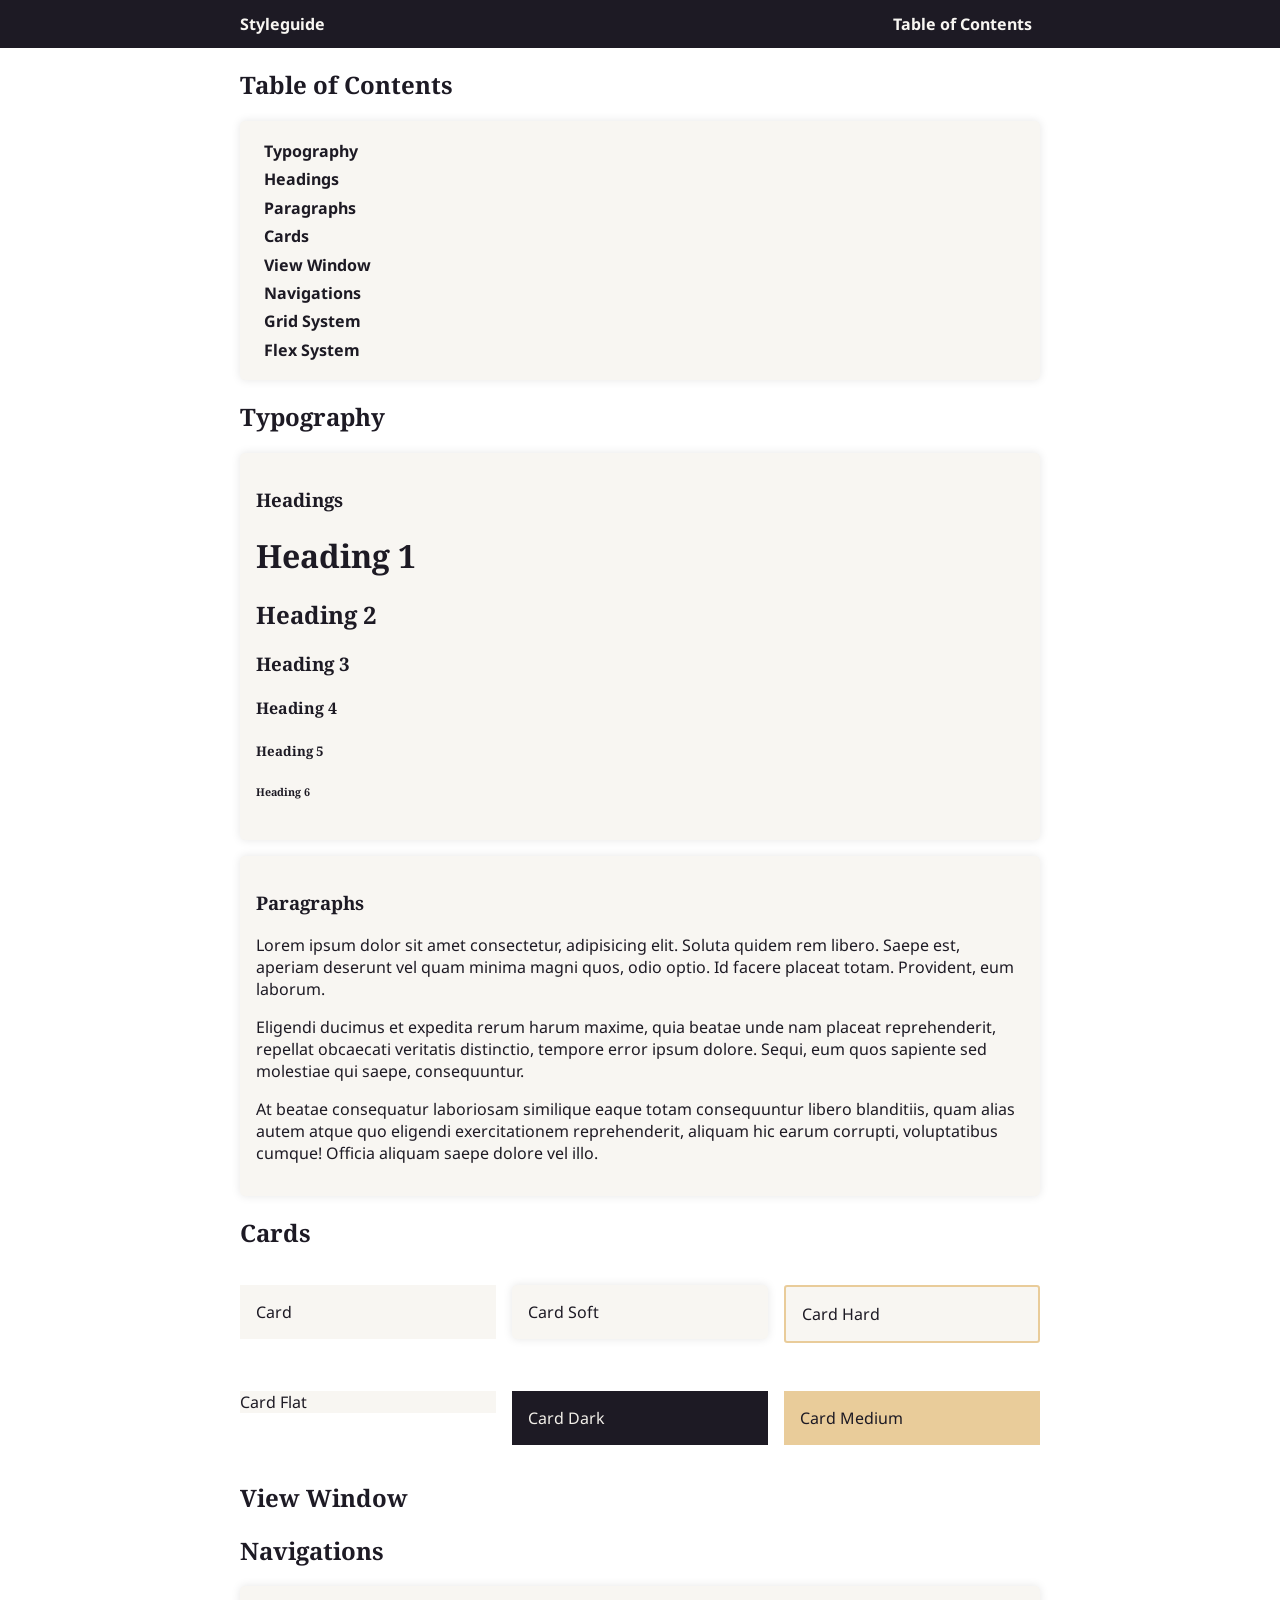
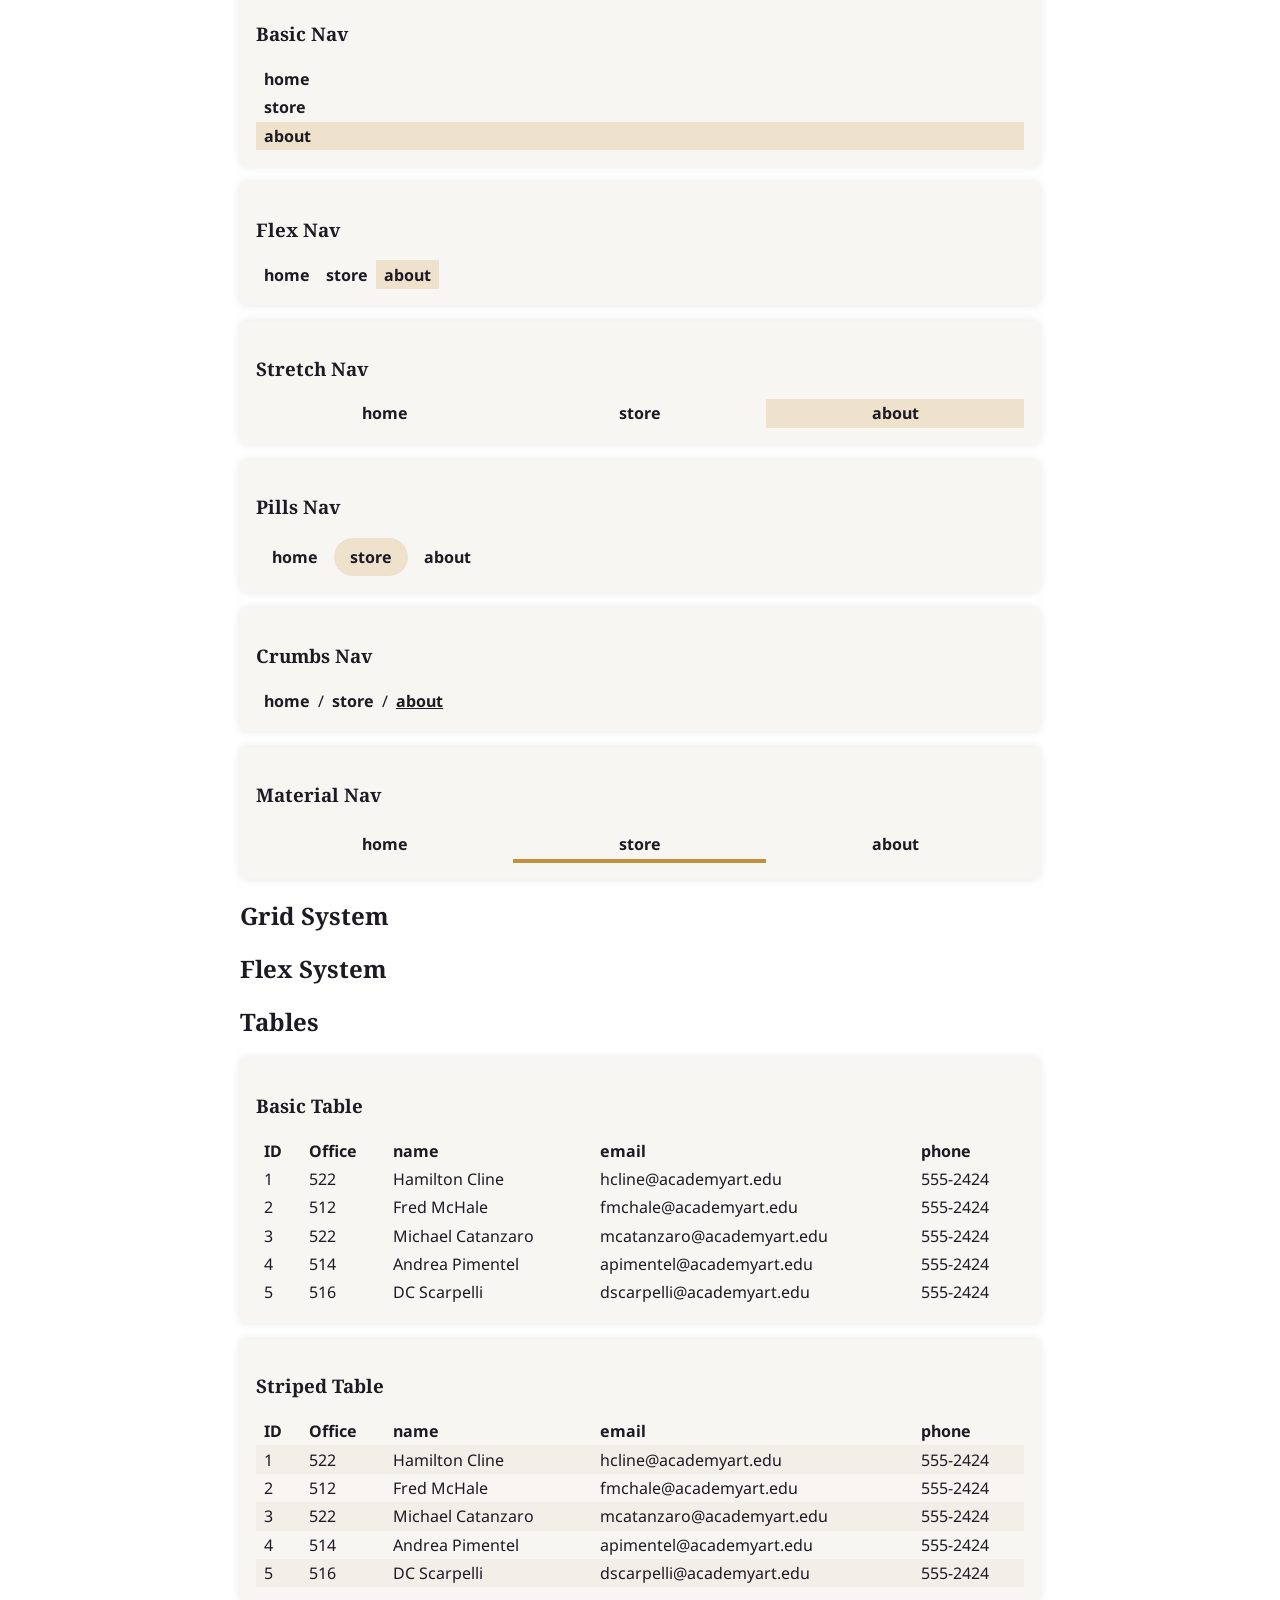
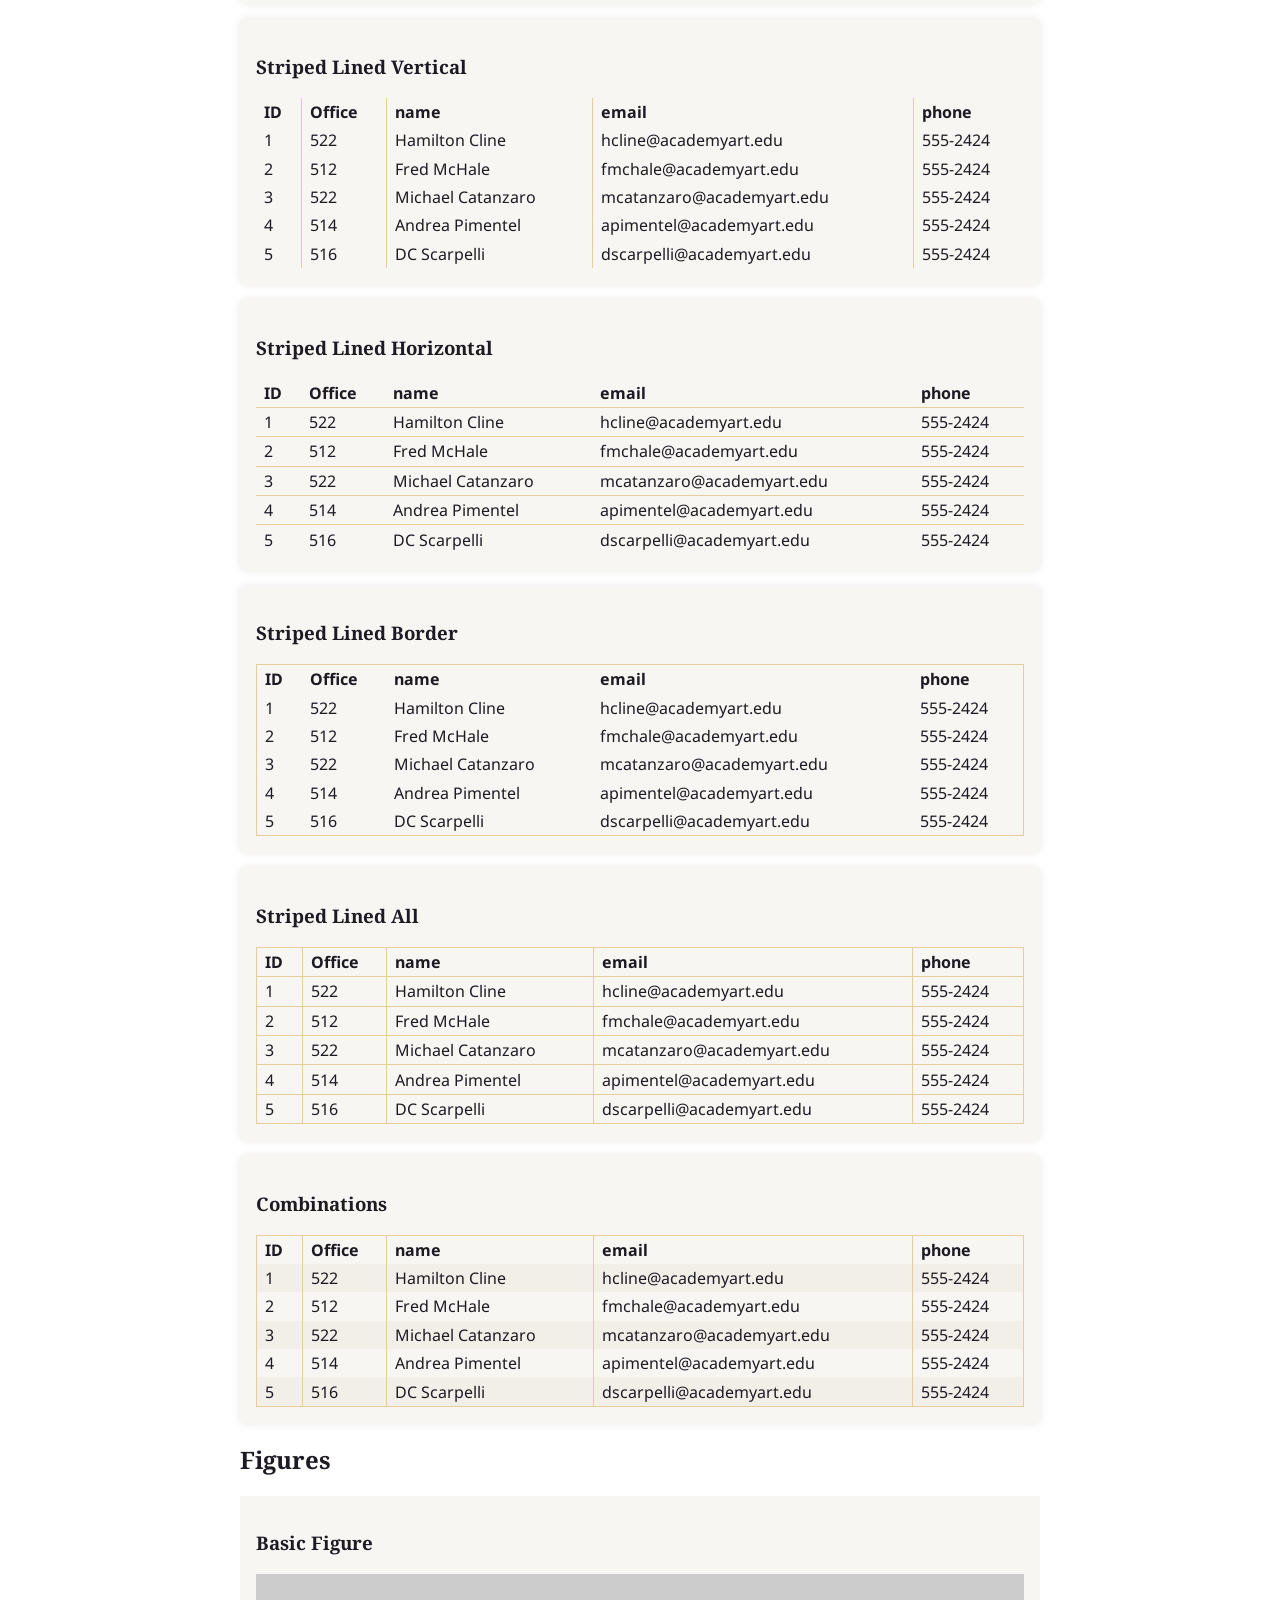
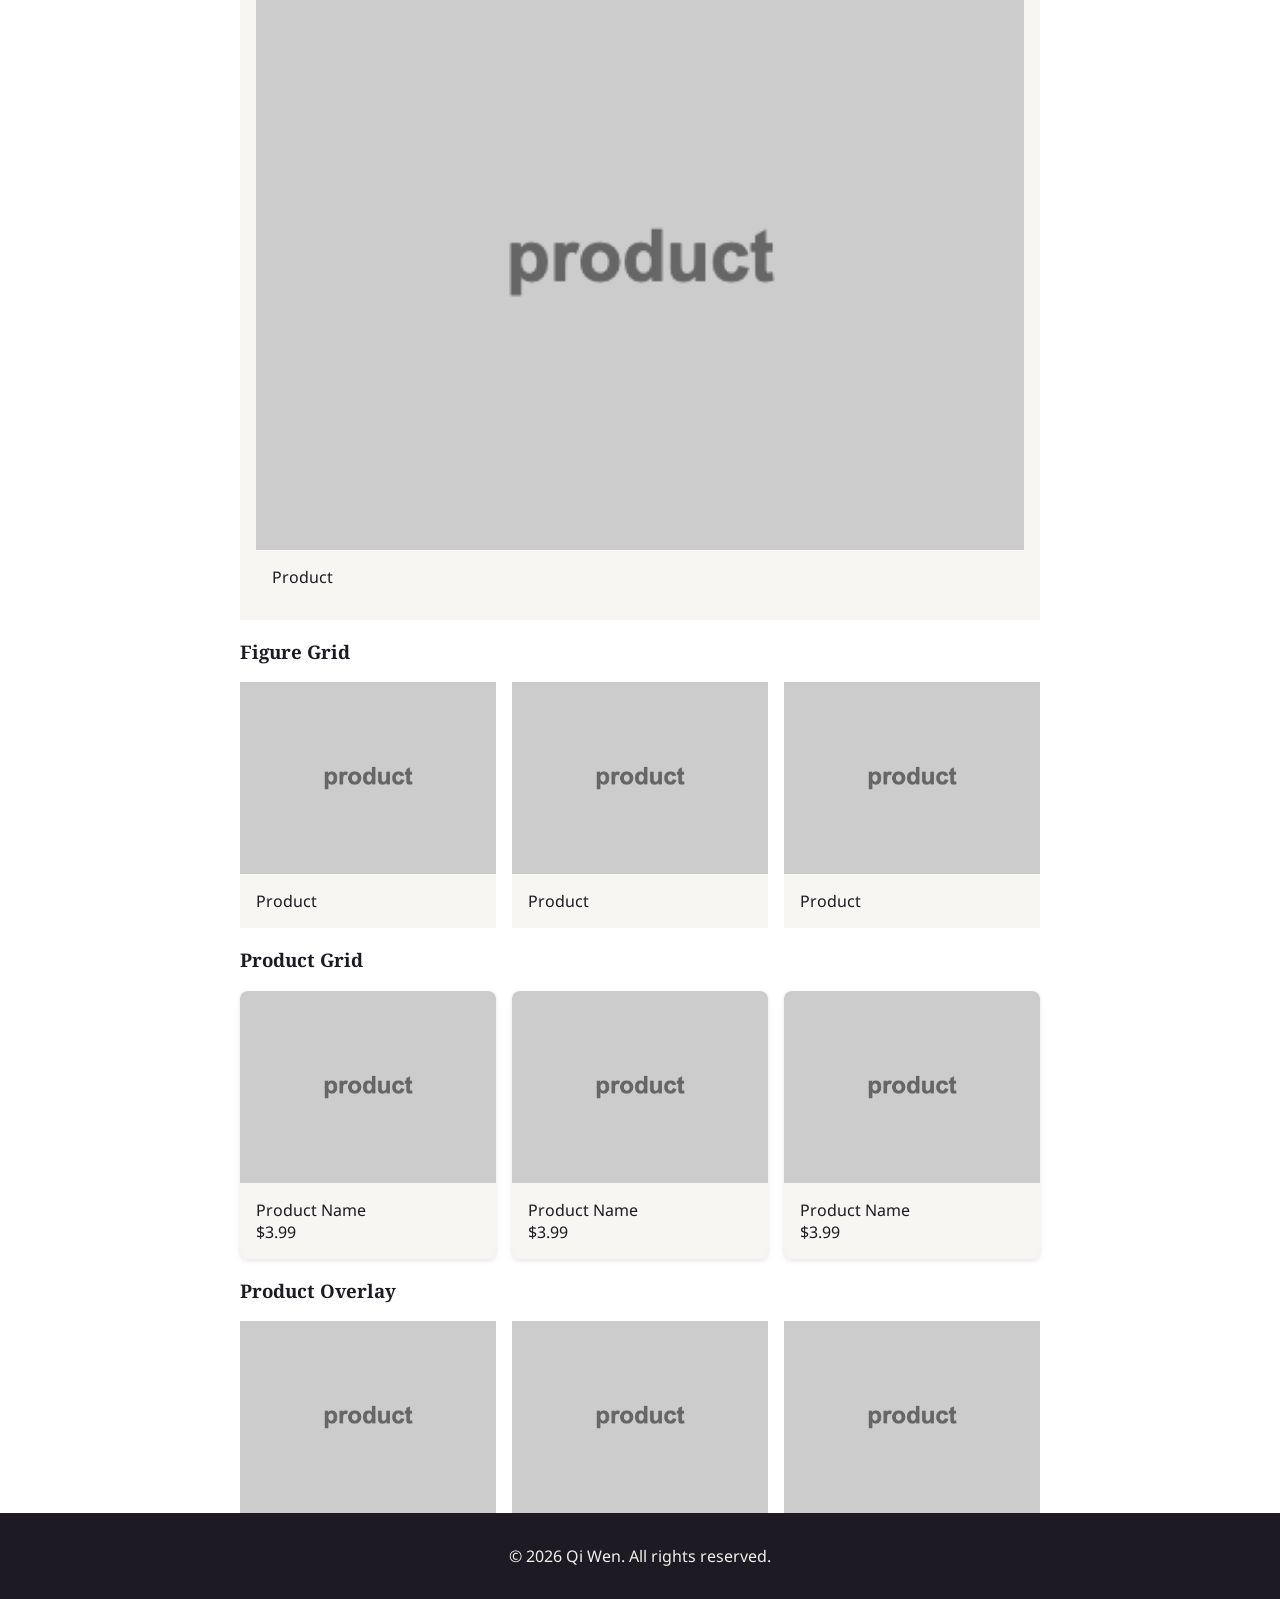
==== wen.qi/styleguide/index.html @ 7402b93d "Add Far & Found style guide and grid system" ====
<!DOCTYPE html>
<html lang="en">
<head>
	<meta charset="UTF-8">
	<meta name="viewport" content="width=device-width, initial-scale=1.0">
	<title>CSS Styleguide</title>

    <link rel="stylesheet" href="https://fonts.googleapis.com/css2?family=Noto+Sans:wght@400;700&family=Noto+Serif:wght@400;700&display=swap">
    <link rel="stylesheet" href="../lib/css/styleguide.css">
    <link rel="stylesheet" href="../css/storetheme.css">

    <script src="https://code.jquery.com/jquery-3.2.1.min.js"></script>
</head>
<body>

    <header class="navbar">
        <div class="container display-flex">
            <div class="flex-none">
    	        <h1>Styleguide</h1>
            </div>

            <div class="flex-stretch"></div>
            <nav class="flex-none nav">
                <ul class="container display-flex">
                    <li><a href="#tableofcontents">Table of Contents</a></li>
                </ul>
            </nav>
        </div>
    </header>

    <div class="container" id="tableofcontents">
        <h2>Table of Contents</h2>
        <div class="card soft">
            <nav class="nav">
                <ul>
                    <li><a href="#typography">Typography</a></li>
                    <ul>
                        <li><a href="#headings">Headings</a></li>
                        <li><a href="#paragraphs">Paragraphs</a></li>
                    </ul>
                    <li><a href="#cards">Cards</a></li>
                    <li><a href="#viewwindow">View Window</a></li>
                    <li><a href="#navigations">Navigations</a></li>
                    <li><a href="#gridsystem">Grid System</a></li>
                    <li><a href="#flexsystem">Flex System</a></li>
                </ul>
            </nav>
        </div>
    </div>

    <div class="container" id="typography">
        <h2>Typography</h2>

    	<div class="card soft" id="headings">
            <h3>Headings</h3>
            <h1>Heading 1</h1>
            <h2>Heading 2</h2>
            <h3>Heading 3</h3>
            <h4>Heading 4</h4>
            <h5>Heading 5</h5>
            <h6>Heading 6</h6>
        </div>

        <div class="card soft" id="paragraphs">
            <h3>Paragraphs</h3>
            <p>Lorem ipsum dolor sit amet consectetur, adipisicing elit. Soluta quidem rem libero. Saepe est, aperiam deserunt vel quam minima magni quos, odio optio. Id facere placeat totam. Provident, eum laborum.</p>
            <p>Eligendi ducimus et expedita rerum harum maxime, quia beatae unde nam placeat reprehenderit, repellat obcaecati veritatis distinctio, tempore error ipsum dolore. Sequi, eum quos sapiente sed molestiae qui saepe, consequuntur.</p>
            <p>At beatae consequatur laboriosam similique eaque totam consequuntur libero blanditiis, quam alias autem atque quo eligendi exercitationem reprehenderit, aliquam hic earum corrupti, voluptatibus cumque! Officia aliquam saepe dolore vel illo.</p>
        </div>
    </div>

    <div class="container" id="cards">
        <h2>Cards</h2>

        <div class="grid gap">
            <div class="col-4">
                <div class="card">Card</div>
            </div>

            <div class="col-4">
                <div class="card soft">Card Soft</div>
            </div>

            <div class="col-4">
                <div class="card hard">Card Hard</div>
            </div>

            <div class="col-4">
                <div class="card flat">Card Flat</div>
            </div>

            <div class="col-4">
                <div class="card dark">Card Dark</div>
            </div>

            <div class="col-4">
                <div class="card medium">Card Medium</div>
            </div>
        </div>
    </div>

    <div class="container" id="viewwindow">
        <h2>View Window</h2>
    </div>

    <div class="container" id="navigations">
        <h2>Navigations</h2>

        <script>
			const makeNav = (classes='') => {
				const links = ['home', 'store', 'about'];
				let ran = Math.floor(Math.random()*links.length);
				document.write(`
				<div>
					<nav class="${classes}">
						<ul>
						${links.reduce((r,o,i)=>{
							return r+`<li class="${ran==i?'active':''}"><a href="#">${o}</a></li>`;
						},'')}
						</ul>
					</nav>
				</div>
				`);
			};
        </script>

        <div class="card soft">
            <h3>Basic Nav</h3>

            <script>makeNav('nav')</script>
        </div>

        <div class="card soft">
            <h3>Flex Nav</h3>

            <script>makeNav('nav nav-flex')</script>
        </div>

        <div class="card soft">
            <h3>Stretch Nav</h3>

            <script>makeNav('nav nav-stretch')</script>
        </div>

        <div class="card soft">
            <h3>Pills Nav</h3>

            <script>makeNav('nav nav-pills')</script>
        </div>

        <div class="card soft">
            <h3>Crumbs Nav</h3>

            <script>makeNav('nav nav-crumbs')</script>
        </div>

        <div class="card soft">
            <h3>Material Nav</h3>

            <script>makeNav('nav nav-material')</script>
        </div>
    </div>

    <script>
        $("#navigations .nav a").on("click",function(e){
            e.preventDefault();
            $(this).closest("li").addClass("active")
                .siblings().removeClass("active")
        })
    </script>

    <div class="container" id="gridsystem">
        <h2>Grid System</h2>
    </div>

    <div class="container" id="flexsystem">
        <h2>Flex System</h2>
    </div>

	<script>
	const makeTable = (classes='') => {
		const head = ['ID','Office','name','email','phone'];
		const body = [
			['522',"Hamilton Cline", 'hcline@academyart.edu','555-2424'],
			['512',"Fred McHale", 'fmchale@academyart.edu','555-2424'],
			['522',"Michael Catanzaro", 'mcatanzaro@academyart.edu','555-2424'],
			['514',"Andrea Pimentel", 'apimentel@academyart.edu','555-2424'],
			['516',"DC Scarpelli", 'dscarpelli@academyart.edu','555-2424'],			
		];

		// let ran = Math.floor(Math.random()*iinks.length);	
		document.write(`
			<table class="${classes}">
			<thead><tr>${head.reduce((r,o)=>r+`<th>${o}</th>`,'')}</tr></thead>
			<tbody>${body.reduce((r,o,i)=>r+
				`<tr>${
					[i+1,...o].reduce((r,o)=>r+`<td>${o}</td>`,'')
				}</tr>`,'')
			}</tbody>
		</table>
		`);
	}
	</script>
	<div class="container">
		<h2>Tables</h2>

		<div class="card soft">
			<h3>Basic Table</h3>
			
			<script>makeTable("table")</script>
		</div>

		<div class="card soft">
			<h3>Striped Table</h3>
			
			<script>makeTable("table striped")</script>
		</div>

		<div class="card soft">
			<h3>Striped Lined Vertical</h3>
			
			<script>makeTable("table lined vertical")</script>
		</div>

		<div class="card soft">
			<h3>Striped Lined Horizontal</h3>
			
			<script>makeTable("table lined horizontal")</script>
		</div>

		<div class="card soft">
			<h3>Striped Lined Border</h3>
			
			<script>makeTable("table lined border")</script>
		</div>

		<div class="card soft">
			<h3>Striped Lined All</h3>
			
			<script>makeTable("table lined all")</script>
		</div>

		<div class="card soft">
			<h3>Combinations</h3>
			
			<script>makeTable("table lined vertical border striped")</script>
		</div>

		<h2 id="figures">Figures</h2>

		<div class="card">
			<h3>Basic Figure</h3>

			<figure class="figure">
				<img src="../img/placeholder.png" alt="Product placeholder">
				<figcaption>Product</figcaption>
			</figure>

		</div>

		<h3>Figure Grid</h3>
		<div class="grid gap">
			<div class="col-4">
				<figure class="figure">
					<img src="../img/placeholder.png" alt="Product placeholder">
					<figcaption>Product</figcaption>
				</figure>
			</div>
		
			<div class="col-4">
				<figure class="figure">
					<img src="../img/placeholder.png" alt="Product placeholder">
					<figcaption>Product</figcaption>
				</figure>
			</div>
		
			<div class="col-4">
				<figure class="figure">
					<img src="../img/placeholder.png" alt="Product placeholder">
					<figcaption>Product</figcaption>
				</figure>
			</div>
		</div>

		<h3>Product Grid</h3>

		<div class="grid gap">
			<div class="col-4">
				<figure class="figure product">
					<img src="../img/placeholder.png" alt="Product placeholder">
					<figcaption>
						<div>Product Name</div>
						<div>$3.99</div>
					</figcaption>
				</figure>
			</div>
		
			<div class="col-4">
				<figure class="figure product">
					<img src="../img/placeholder.png" alt="Product placeholder">
					<figcaption>
						<div>Product Name</div>
						<div>$3.99</div>
					</figcaption>
				</figure>
			</div>
		
			<div class="col-4">
				<figure class="figure product">
					<img src="../img/placeholder.png" alt="Product placeholder">
					<figcaption>
						<div>Product Name</div>
						<div>$3.99</div>
					</figcaption>
				</figure>
			</div>
		</div>

		<h3>Product Overlay</h3>

		<div class="grid gap">
			<div class="col-4">
				<figure class="figure product-overlay">
					<img src="../img/placeholder.png" alt="Product placeholder">
					<figcaption>
						<div class="caption-body">
							<div>Product Name</div>
							<div>$3.99</div>
						</div>
					</figcaption>
				</figure>
			</div>
		
			<div class="col-4">
				<figure class="figure product-overlay">
					<img src="../img/placeholder.png" alt="Product placeholder">
					<figcaption>
						<div class="caption-body">
							<div>Product Name</div>
							<div>$3.99</div>
						</div>
					</figcaption>
				</figure>
			</div>
		
			<div class="col-4">
				<figure class="figure product-overlay">
					<img src="../img/placeholder.png" alt="Product placeholder">
					<figcaption>
						<div class="caption-body">
							<div>Product Name</div>
							<div>$3.99</div>
						</div>
					</figcaption>
				</figure>
			</div>
		</div>
	</div>

    <footer class="footer">
        <p>&copy; 2026 Qi Wen. All rights reserved.</p>
    </footer>

</body>
</html>
---- wen.qi/lib/css/styleguide.css ----
/* CSS RESET */

*, *::after, *::before {
	box-sizing: border-box;
}

:root {
	--color-neutral-light: #eee;
	--color-neutral-medium: #999;
	--color-neutral-dark: #555;

	--color-main-light: lightblue;
	--color-main-medium: blue;
	--color-main-dark: darkblue;

	--header-height: 3rem;
	--spacing: 1rem;

	--font-serif: Georgia, "Times New Roman", serif;
	--font-sans: Helvetica, Arial, sans-serif;
}

body {
	margin: 0;
	font-size: 100%;
	font-family: var(--font-sans);
}

h1,
h2,
h3,
h4,
h5,
h6 {
	font-family: var(--font-serif);
}

a {
	color: inherit;
	font-weight: bold;
	text-decoration: none;
}

a:hover {
	text-decoration: underline;
}


/* LAYOUT CLASSES */

.container {
	max-width: 800px;
	margin-right: auto;
	margin-left: auto;
}

.display-flex { display: flex; }
.display-inline-flex { display: inline-flex; }
.display-block { display: block; }
.display-inline-block { display: inline-block; }

.flex-stretch { flex: 1 1 auto; }
.flex-none { flex: none; }

.flex-align-center { align-items: center; }
.flex-justify-center { justify-content: center; }

.grid {
	display: grid;
	grid-template-columns: repeat(12, 1fr);
}

.grid.gap { gap: 1em; }

.col-4 { grid-column: span 4; }

/* COMPONENT CLASSES */

.nav ul {
	list-style-type: none;
	margin-top: 0;
	margin-bottom: 0;
	padding-left: 0;
}

	.nav a {
		display: block;
		padding: 0.2em 0.5em;
	}

	.nav a:hover {
		background-color: var(--color-main-medium);
		color: var(--color-white);
		text-decoration: none;
	}
	.nav .active a {
		background-color: var(--color-main-light);
	}

.nav-pills ul,
.nav-crumbs ul,
.nav-material ul,
.nav-stretch ul,
.nav-flex ul {
	display: flex;
}

.nav-material li,
.nav-stretch li {
	flex: 1 1 auto;
	text-align: center;
}

.nav-pills a {
	border-radius: 2em;
	padding: 0.5em 1em;
}

.nav-crumbs a {
	display: inline-block;
}

.nav-crumbs .active a,
.nav-crumbs a:hover {
	background-color: transparent;
	color: inherit;
	text-decoration: underline;
}

.nav-crumbs li:not(:first-child)::before {
	content: '/';
}

.nav-material a {
	padding: 0.5em 1em;
	position: relative;
}

.nav-material .active a {
	background-color: transparent;
	color: inherit;
}

.nav-material a:hover {
	background-color: var(--color-neutral-light);
	color: inherit;
}

.nav-material a::after {
	content: '';
	position: absolute;
	bottom: 0;
	left: 0;
	width: 100%;
	height: 0;
	background-color: var(--color-main-medium);
	transition: all 0.3s;
}

.nav-material .active a::after {
	height: 4px;
}

.navbar {
	background-color:var(--color-neutral-dark);
	color: var(--color-white);
	line-height: var(--header-height);
}

.navbar h1 {
	font-size: 1em;
	margin: 0;
	font-family: var(--font-sans);
}

.navbar a {
	padding: 0 0.5em;
}

/* CARD */

.card {
	background-color: var(--color-white);
	margin-top: 1em;
	margin-bottom: 1em;
	padding: 1em;

	overflow: hidden;
	position: relative;
}

.card.soft {
	border-radius: 0.3em;
	box-shadow: 0 0 10px rgba(0,0,0,0.1);
}

.card.hard {
	border-radius: 0.2em;
	border: 2px solid var(--color-neutral-medium);
}

.card.dark {
	background-color: var(--color-neutral-dark);
	color: var(--color-neutral-light);
}

.card.medium {
	background-color: var(--color-neutral-medium);
}

.card.flat {
	padding: 0;
}

.view-window {
	height: 50vh;
	position: relative;
	overflow: hidden;
	background-size: cover;
	background-position: center;
	background-attachment: fixed;
}


/*TABLES*/

.table {
	width: 100%;
	border-collapse: collapse;
}

.table th,
.table td {
	text-align: left;
	padding: 0.2em 0.5em;
}

.table.striped tbody tr:nth-child(odd) {
	background-color: var(--color-neutral-light);
}

.table.lined.all th:not(:first-child),
.table.lined.all td:not(:first-child),
.table.lined.vertical th:not(:first-child),
.table.lined.vertical td:not(:first-child) {
	border-left: 1px solid var(--color-neutral-medium);
}

.table.lined.horizontal tbody tr,
.table.lined.horizontal tbody tr {
	border-top: 1px solid var(--color-neutral-medium);
}

.table.lined.all tbody tr,
.table.lined.all tbody tr {
	border-top: 1px solid var(--color-neutral-medium);
}

.table.lined.all,
.table.lined.border {
	border: 1px solid var(--color-neutral-medium);
}

/*Figure*/
.figure {
	margin: 0;
	background-color: var(--color-white);
}
.figure img {
	width: 100%;
	vertical-align: text-bottom;
}
.figure figcaption {
	padding: 1em;
}
---- wen.qi/css/storetheme.css ----
:root {
	--color-offwhite: #ffffff; /* Off-white */
	--color-white: #f8f6f2; /* Warm White */
	--color-accent: #c2913e; /* Deep Beige */

	--color-main-light: #eee2cc; /* Light Beige */
	--color-main-medium: #c2913e; /* Deep Beige */
	--color-main-dark: #1d1a24; /* Ink */

	--color-neutral-light: #f2efe9; /* Cream */
	--color-neutral-medium: #e9cc9a; /* Soft Beige */
	--color-neutral-dark: #1d1a24; /* Ink */

	--font-serif: "Noto Serif", Georgia, "Times New Roman", serif;
	--font-sans: "Noto Sans", Helvetica, Arial, sans-serif;
}

body {
	background-color: var(--color-offwhite);
	color: var(--color-neutral-dark);
}

.btn {
	display: inline-block;
	padding: 0.5em 1.2em;
	background-color: var(--color-accent);
	color: white;
	border-radius: 0.3em;
	font-weight: bold;
}

.btn:hover {
	background-color: var(--color-neutral-dark);
	text-decoration: none;
}

.hero-overlay {
	position: absolute;
	left: 1em;
	bottom: 1em;
	max-width: 90%;
	background-color: rgba(0, 0, 0, 0.5);
	color: white;
	padding: 1em;
	border-radius: 0.3em;
}

.newsletter-form {
	align-items: center;
}

input[type="email"] {
	padding: 0.5em;
	margin-right: 0.5em;
	border: 1px solid var(--color-neutral-medium);
	border-radius: 0.3em;
}

.footer {
	background-color: var(--color-neutral-dark);
	color: var(--color-neutral-light);
	text-align: center;
	padding: 1em 0;
}

.figure.product {
	border-radius: 0.5em;
	box-shadow: 0 2px 5px rgba(0, 0, 0, 0.1);
	overflow: hidden;
	height: 100%;
	transition: all 0.3s;
}

.product.figure img {
	height: auto;
	object-fit: contain;
}

.productlist a {
	text-decoration: none;
	font-weight: initial;
}

.product.figure:hover {
	box-shadow: 0 2px 10px rgba(0, 0, 0, 0.2);
}


.product-overlay {
	position: relative;
	overflow: hidden;
}
.product-overlay figcaption {
	position: absolute;
	top: 0;
	left: 0;
	width: 100%;
	height: 100%;
	background-color: rgba(0, 0, 0, 0.5);
	opacity: 0;
	transition: all 0.3s;
	display: flex;
	align-items: center;
	justify-content: center;
}
.product-overlay:hover figcaption {
	opacity: 1;
}
.product-overlay .caption-body {
	background-color: white;
	border-radius: 0.5em;
	padding: 1em;
	transform: translateY(2em);
	transition: all 0.3s;
}

.product-overlay:hover .caption-body {
	transform: translateY(0);
}


.product-overlay img {
	transform: scale(1,1);
	transition: all 0.3s;
}

.product-overlay:hover img {
	transform: scale(1.4,1.4);
}


@media (max-width: 600px) {
	.product-overlay figcaption {
		position: relative;
		display: block;
		top: initial;
		left: initial;
		width: 100%;
		height: initial;
		opacity: 1;
		background-color: initial;
	}
	.product-overlay .caption-body {
		transform: none;
		padding: 0;
	}
}
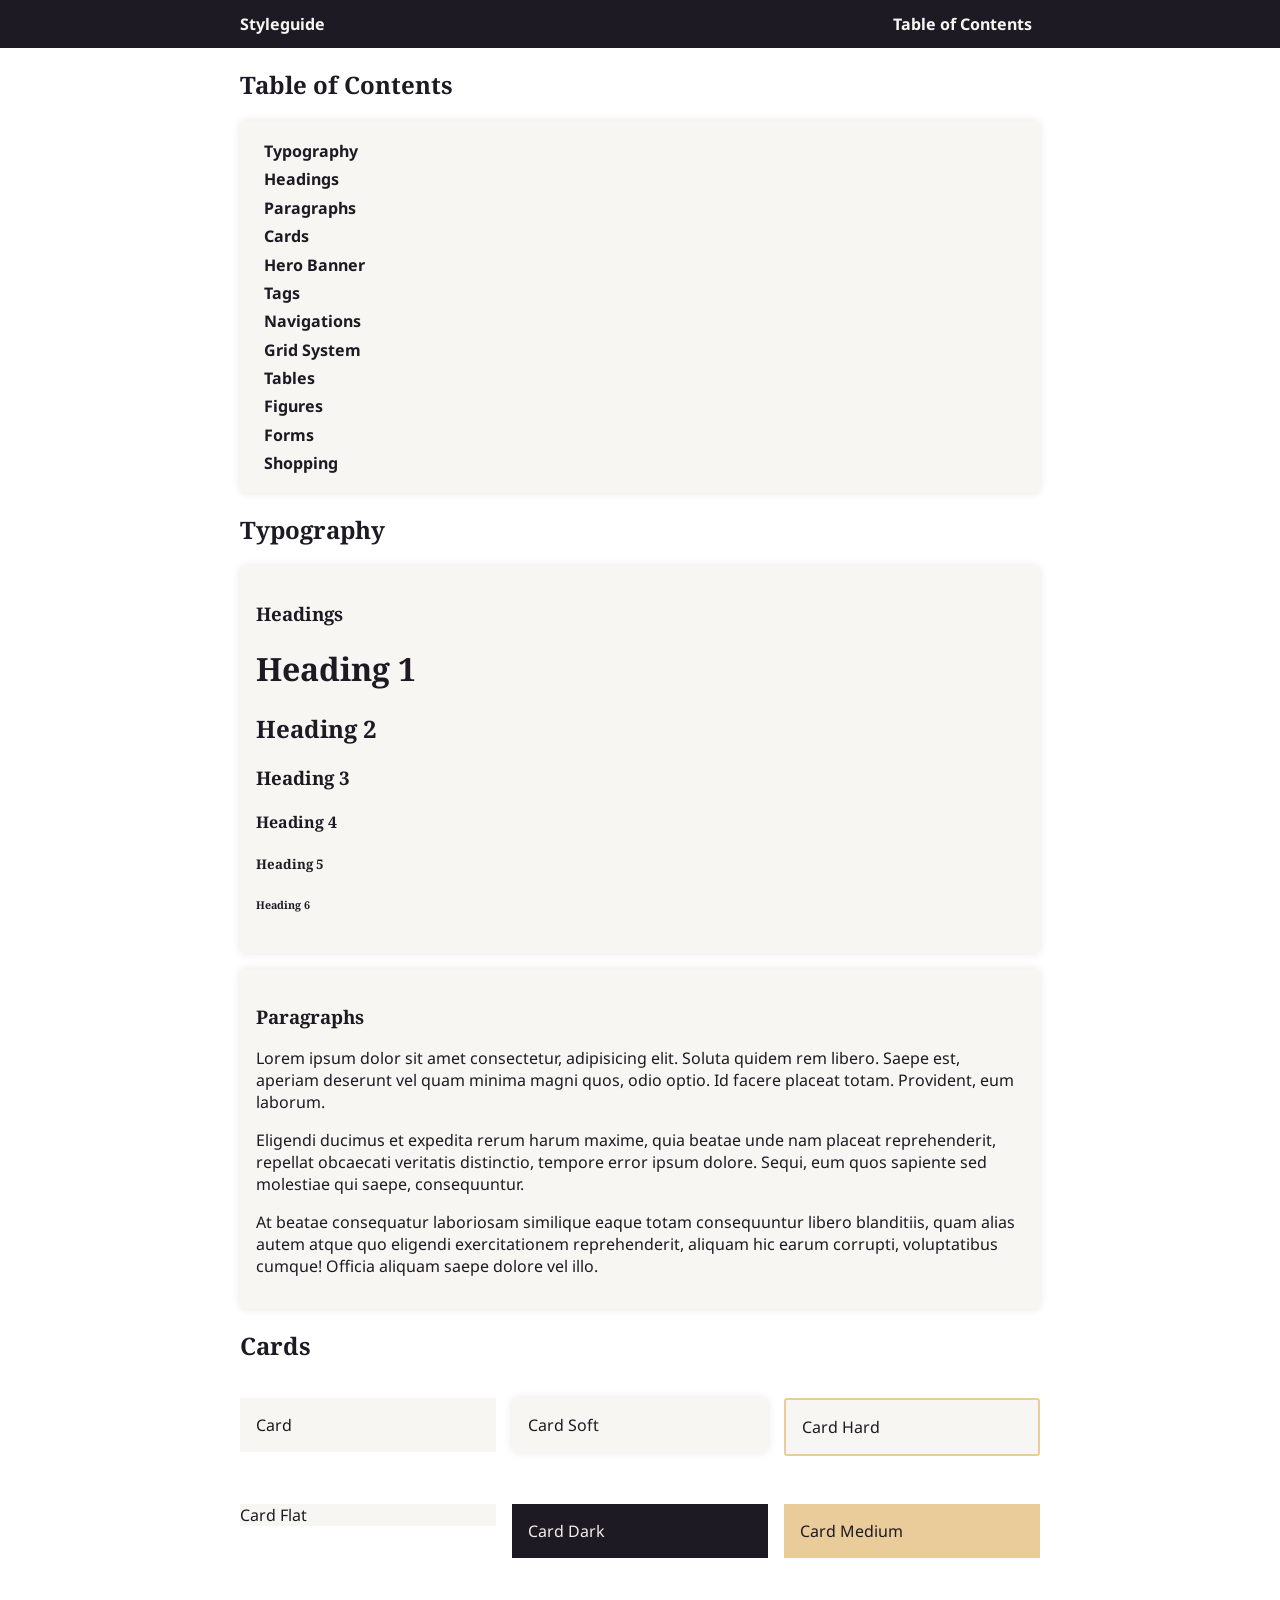
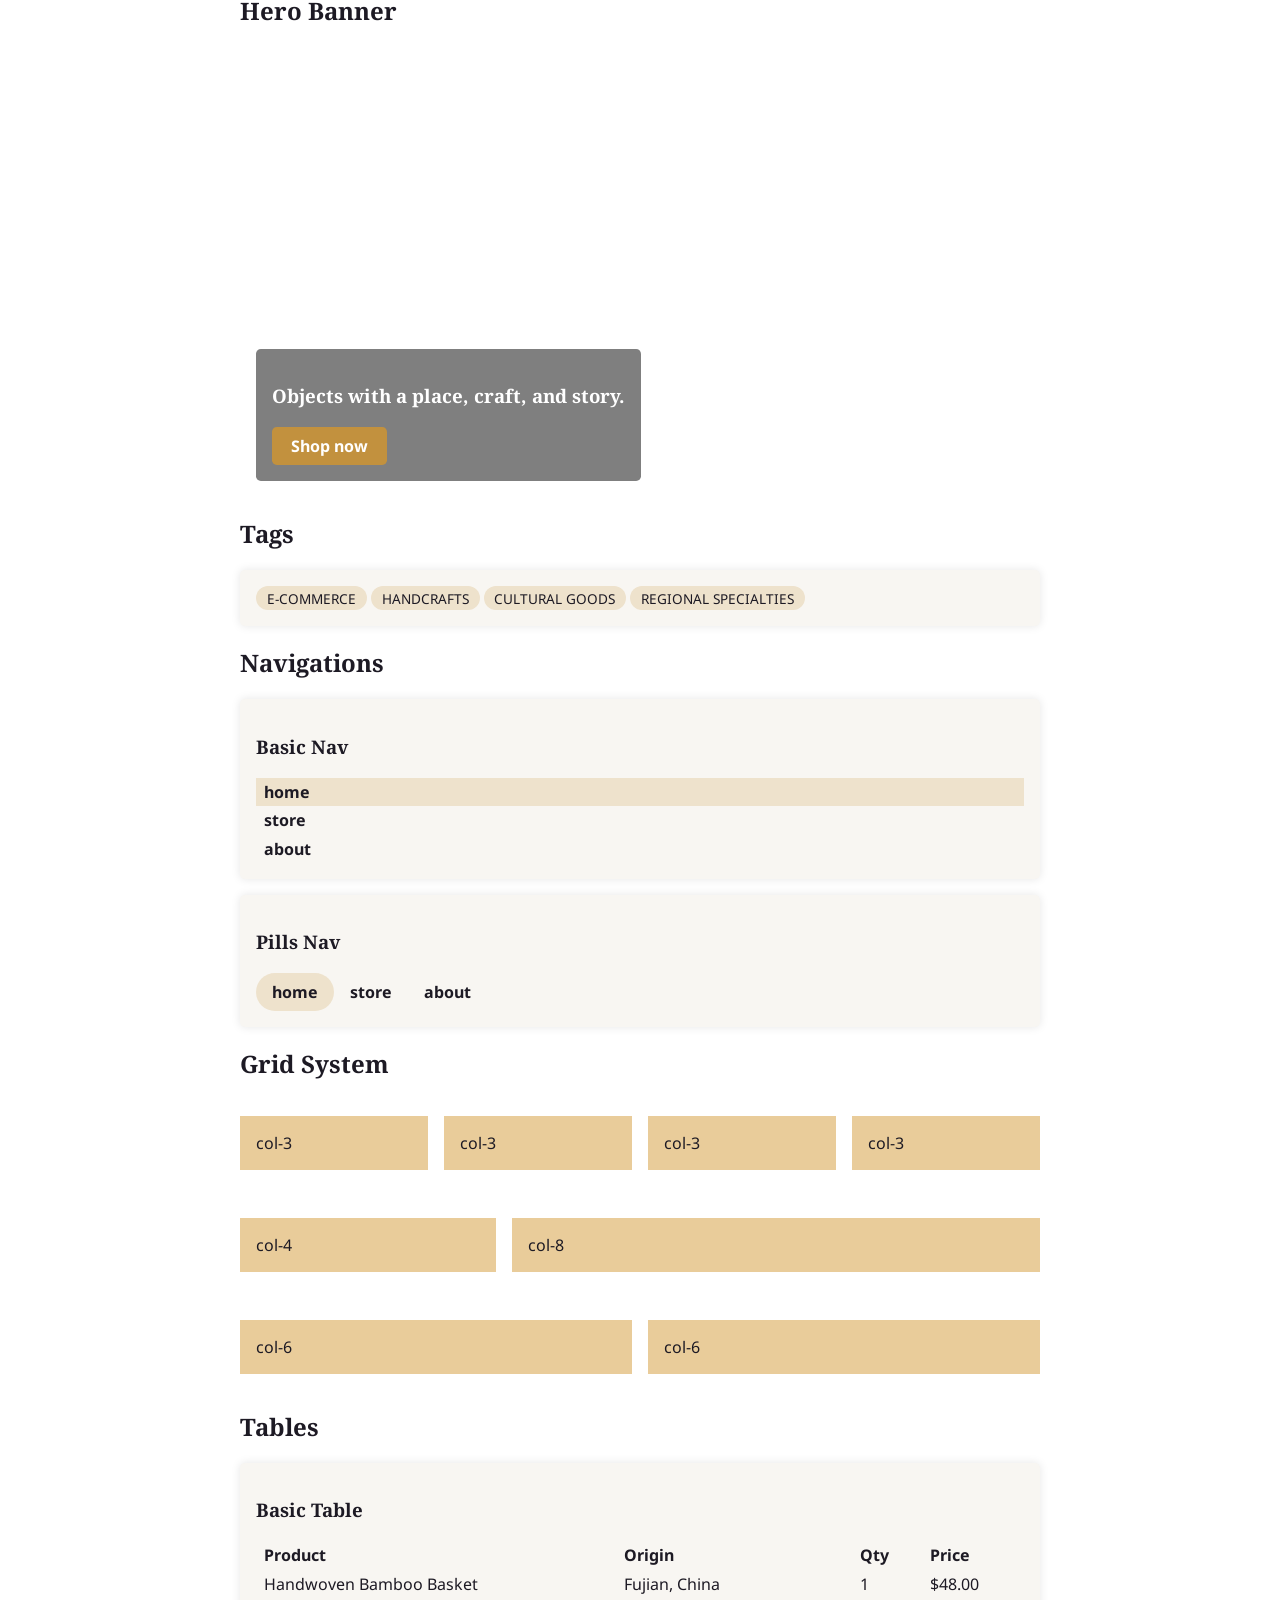
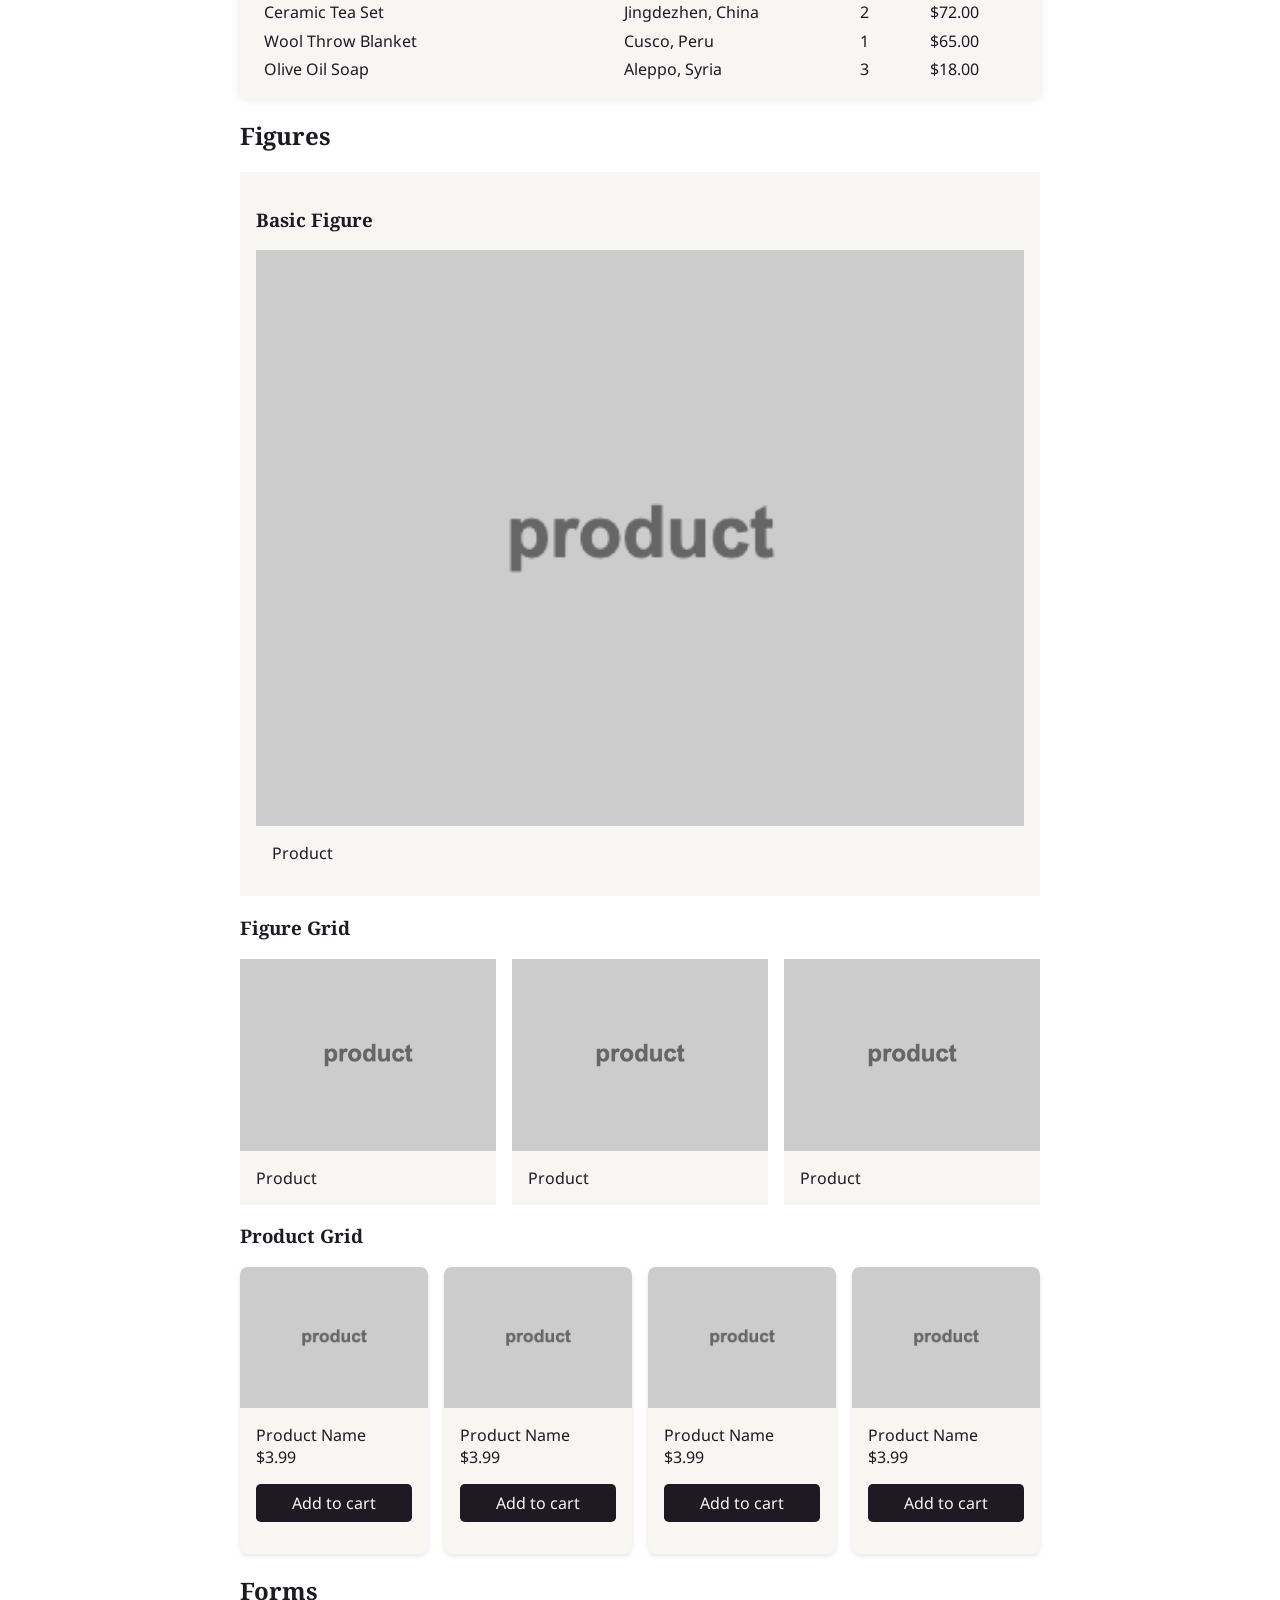
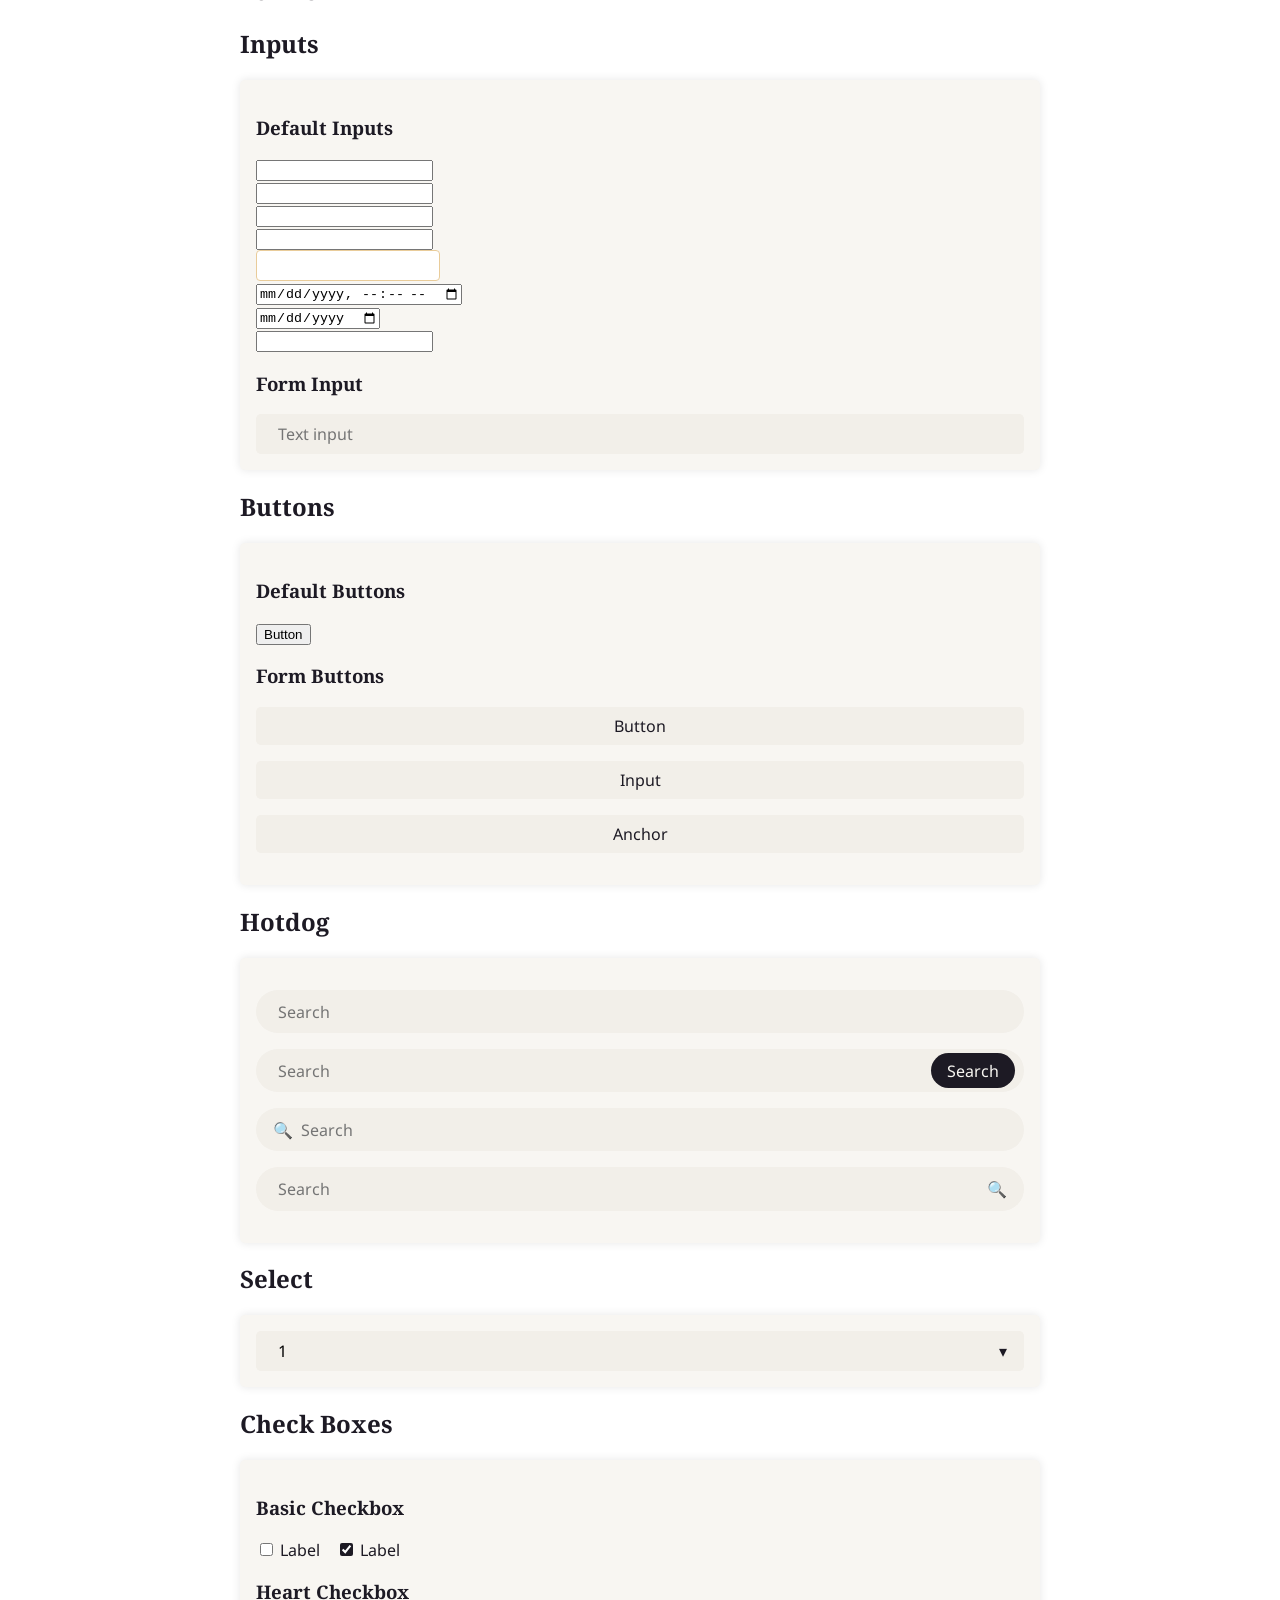
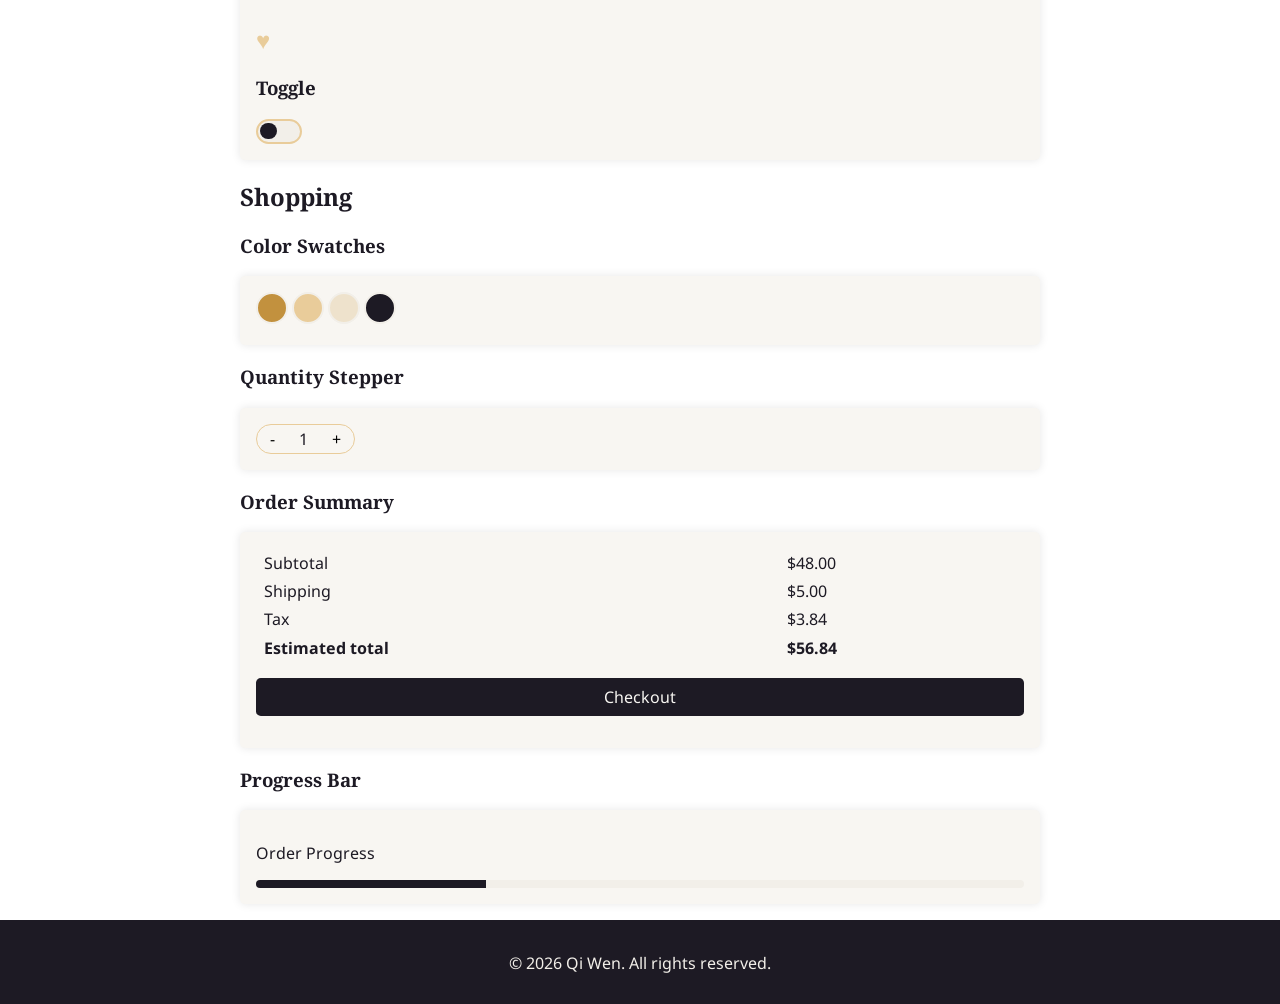
==== commit 26e8302a: "Update style guide to match Far & Found proposal" ====
--- a/wen.qi/styleguide/index.html
+++ b/wen.qi/styleguide/index.html
@@ -39,10 +39,14 @@
                         <li><a href="#paragraphs">Paragraphs</a></li>
                     </ul>
                     <li><a href="#cards">Cards</a></li>
-                    <li><a href="#viewwindow">View Window</a></li>
+                    <li><a href="#herobanner">Hero Banner</a></li>
+                    <li><a href="#tags">Tags</a></li>
                     <li><a href="#navigations">Navigations</a></li>
                     <li><a href="#gridsystem">Grid System</a></li>
-                    <li><a href="#flexsystem">Flex System</a></li>
+                    <li><a href="#tables">Tables</a></li>
+                    <li><a href="#figures">Figures</a></li>
+                    <li><a href="#forms">Forms</a></li>
+                    <li><a href="#shopping">Shopping</a></li>
                 </ul>
             </nav>
         </div>
@@ -99,8 +103,24 @@
         </div>
     </div>
 
-    <div class="container" id="viewwindow">
-        <h2>View Window</h2>
+    <div class="container" id="herobanner">
+        <h2>Hero Banner</h2>
+        <div class="view-window" style="background-image: url('../img/puppy.jpg');">
+            <div class="hero-overlay">
+                <h3>Objects with a place, craft, and story.</h3>
+                <a href="#" class="btn">Shop now</a>
+            </div>
+        </div>
+    </div>
+
+    <div class="container" id="tags">
+        <h2>Tags</h2>
+        <div class="card soft">
+            <span class="tag">E-Commerce</span>
+            <span class="tag">Handcrafts</span>
+            <span class="tag">Cultural Goods</span>
+            <span class="tag">Regional Specialties</span>
+        </div>
     </div>
 
     <div class="container" id="navigations">
@@ -131,34 +151,11 @@
         </div>
 
         <div class="card soft">
-            <h3>Flex Nav</h3>
-
-            <script>makeNav('nav nav-flex')</script>
-        </div>
-
-        <div class="card soft">
-            <h3>Stretch Nav</h3>
-
-            <script>makeNav('nav nav-stretch')</script>
-        </div>
-
-        <div class="card soft">
             <h3>Pills Nav</h3>
 
             <script>makeNav('nav nav-pills')</script>
         </div>
 
-        <div class="card soft">
-            <h3>Crumbs Nav</h3>
-
-            <script>makeNav('nav nav-crumbs')</script>
-        </div>
-
-        <div class="card soft">
-            <h3>Material Nav</h3>
-
-            <script>makeNav('nav nav-material')</script>
-        </div>
     </div>
 
     <script>
@@ -171,21 +168,27 @@
 
     <div class="container" id="gridsystem">
         <h2>Grid System</h2>
-    </div>
-
-    <div class="container" id="flexsystem">
-        <h2>Flex System</h2>
+
+        <div class="grid gap">
+            <div class="col-3"><div class="card medium">col-3</div></div>
+            <div class="col-3"><div class="card medium">col-3</div></div>
+            <div class="col-3"><div class="card medium">col-3</div></div>
+            <div class="col-3"><div class="card medium">col-3</div></div>
+            <div class="col-4"><div class="card medium">col-4</div></div>
+            <div class="col-8"><div class="card medium">col-8</div></div>
+            <div class="col-6"><div class="card medium">col-6</div></div>
+            <div class="col-6"><div class="card medium">col-6</div></div>
+        </div>
     </div>
 
 	<script>
 	const makeTable = (classes='') => {
-		const head = ['ID','Office','name','email','phone'];
+		const head = ['Product','Origin','Qty','Price'];
 		const body = [
-			['522',"Hamilton Cline", 'hcline@academyart.edu','555-2424'],
-			['512',"Fred McHale", 'fmchale@academyart.edu','555-2424'],
-			['522',"Michael Catanzaro", 'mcatanzaro@academyart.edu','555-2424'],
-			['514',"Andrea Pimentel", 'apimentel@academyart.edu','555-2424'],
-			['516',"DC Scarpelli", 'dscarpelli@academyart.edu','555-2424'],			
+			['Handwoven Bamboo Basket','Fujian, China','1','$48.00'],
+			['Ceramic Tea Set','Jingdezhen, China','2','$72.00'],
+			['Wool Throw Blanket','Cusco, Peru','1','$65.00'],
+			['Olive Oil Soap','Aleppo, Syria','3','$18.00'],
 		];
 
 		// let ran = Math.floor(Math.random()*iinks.length);	
@@ -194,56 +197,20 @@
 			<thead><tr>${head.reduce((r,o)=>r+`<th>${o}</th>`,'')}</tr></thead>
 			<tbody>${body.reduce((r,o,i)=>r+
 				`<tr>${
-					[i+1,...o].reduce((r,o)=>r+`<td>${o}</td>`,'')
+					o.reduce((r,o)=>r+`<td>${o}</td>`,'')
 				}</tr>`,'')
 			}</tbody>
 		</table>
 		`);
 	}
 	</script>
-	<div class="container">
+	<div class="container" id="tables">
 		<h2>Tables</h2>
 
 		<div class="card soft">
 			<h3>Basic Table</h3>
 			
 			<script>makeTable("table")</script>
-		</div>
-
-		<div class="card soft">
-			<h3>Striped Table</h3>
-			
-			<script>makeTable("table striped")</script>
-		</div>
-
-		<div class="card soft">
-			<h3>Striped Lined Vertical</h3>
-			
-			<script>makeTable("table lined vertical")</script>
-		</div>
-
-		<div class="card soft">
-			<h3>Striped Lined Horizontal</h3>
-			
-			<script>makeTable("table lined horizontal")</script>
-		</div>
-
-		<div class="card soft">
-			<h3>Striped Lined Border</h3>
-			
-			<script>makeTable("table lined border")</script>
-		</div>
-
-		<div class="card soft">
-			<h3>Striped Lined All</h3>
-			
-			<script>makeTable("table lined all")</script>
-		</div>
-
-		<div class="card soft">
-			<h3>Combinations</h3>
-			
-			<script>makeTable("table lined vertical border striped")</script>
 		</div>
 
 		<h2 id="figures">Figures</h2>
@@ -285,74 +252,199 @@
 		<h3>Product Grid</h3>
 
 		<div class="grid gap">
-			<div class="col-4">
+			<div class="col-3">
 				<figure class="figure product">
 					<img src="../img/placeholder.png" alt="Product placeholder">
 					<figcaption>
 						<div>Product Name</div>
 						<div>$3.99</div>
+						<div class="form-control">
+							<button type="button" class="form-button primary">Add to cart</button>
+						</div>
 					</figcaption>
 				</figure>
 			</div>
-		
-			<div class="col-4">
+			<div class="col-3">
 				<figure class="figure product">
 					<img src="../img/placeholder.png" alt="Product placeholder">
 					<figcaption>
 						<div>Product Name</div>
 						<div>$3.99</div>
+						<div class="form-control">
+							<button type="button" class="form-button primary">Add to cart</button>
+						</div>
 					</figcaption>
 				</figure>
 			</div>
-		
-			<div class="col-4">
+			<div class="col-3">
 				<figure class="figure product">
 					<img src="../img/placeholder.png" alt="Product placeholder">
 					<figcaption>
 						<div>Product Name</div>
 						<div>$3.99</div>
-					</figcaption>
-				</figure>
-			</div>
-		</div>
-
-		<h3>Product Overlay</h3>
-
-		<div class="grid gap">
-			<div class="col-4">
-				<figure class="figure product-overlay">
-					<img src="../img/placeholder.png" alt="Product placeholder">
-					<figcaption>
-						<div class="caption-body">
-							<div>Product Name</div>
-							<div>$3.99</div>
+						<div class="form-control">
+							<button type="button" class="form-button primary">Add to cart</button>
 						</div>
 					</figcaption>
 				</figure>
 			</div>
-		
-			<div class="col-4">
-				<figure class="figure product-overlay">
+			<div class="col-3">
+				<figure class="figure product">
 					<img src="../img/placeholder.png" alt="Product placeholder">
 					<figcaption>
-						<div class="caption-body">
-							<div>Product Name</div>
-							<div>$3.99</div>
+						<div>Product Name</div>
+						<div>$3.99</div>
+						<div class="form-control">
+							<button type="button" class="form-button primary">Add to cart</button>
 						</div>
 					</figcaption>
 				</figure>
 			</div>
-		
-			<div class="col-4">
-				<figure class="figure product-overlay">
-					<img src="../img/placeholder.png" alt="Product placeholder">
-					<figcaption>
-						<div class="caption-body">
-							<div>Product Name</div>
-							<div>$3.99</div>
-						</div>
-					</figcaption>
-				</figure>
+		</div>
+	</div>
+
+	<div class="container" id="forms">
+		<h2>Forms</h2>
+
+		<h2>Inputs</h2>
+		<div class="card soft">
+			<h3>Default Inputs</h3>
+			<form>
+				<input type="text"><br>
+				<input type="number"><br>
+				<input type="password"><br>
+				<input type="url"><br>
+				<input type="email"><br>
+				<input type="datetime-local"><br>
+				<input type="date"><br>
+				<input type="search"><br>
+			</form>
+
+			<h3>Form Input</h3>
+			<form>
+				<input type="text" class="form-input" placeholder="Text input">
+			</form>
+		</div>
+
+		<h2 id="buttons">Buttons</h2>
+		<div class="card soft">
+			<h3>Default Buttons</h3>
+			<button>Button</button>
+
+			<h3>Form Buttons</h3>
+			<div class="form-control">
+				<button type="button" class="form-button">Button</button>
+			</div>
+			<div class="form-control">
+				<input type="button" class="form-button" value="Input">
+			</div>
+			<div class="form-control">
+				<a href="#" class="form-button">Anchor</a>
+			</div>
+		</div>
+
+		<h2 id="hotdog">Hotdog</h2>
+		<div class="card soft">
+			<div class="form-control">
+				<form class="hotdog">
+					<input type="search" placeholder="Search">
+				</form>
+			</div>
+
+			<div class="form-control">
+				<form class="hotdog">
+					<input type="search" placeholder="Search">
+					<input type="submit" class="form-button primary" value="Search">
+				</form>
+			</div>
+
+			<div class="form-control">
+				<form class="hotdog">
+					<span style="padding-left: 0.5em; color: var(--color-neutral-medium);">🔍</span>
+					<input type="search" placeholder="Search" style="padding-left: 0.5em;">
+				</form>
+			</div>
+
+			<div class="form-control">
+				<form class="hotdog">
+					<input type="search" placeholder="Search">
+					<span style="padding-right: 0.5em; color: var(--color-neutral-medium);">🔍</span>
+				</form>
+			</div>
+		</div>
+
+		<h2 id="select">Select</h2>
+		<div class="card soft">
+			<div class="form-select">
+				<select>
+					<option>1</option>
+					<option>2</option>
+					<option>3</option>
+					<option>4</option>
+				</select>
+			</div>
+		</div>
+
+		<h2 id="checkboxes">Check Boxes</h2>
+		<div class="card soft">
+			<h3>Basic Checkbox</h3>
+			<label><input type="checkbox"> Label</label> &nbsp;&nbsp;
+			<label><input type="checkbox" checked> Label</label>
+
+			<h3>Heart Checkbox</h3>
+			<div class="favorite">
+				<input type="checkbox" id="favorite-1">
+				<label for="favorite-1">&hearts;</label>
+			</div>
+
+			<h3>Toggle</h3>
+			<div class="toggle">
+				<input type="checkbox" id="toggle-1">
+				<label for="toggle-1"></label>
+			</div>
+		</div>
+	</div>
+
+	<div class="container" id="shopping">
+		<h2>Shopping</h2>
+
+		<h3>Color Swatches</h3>
+		<div class="card soft">
+			<span class="swatch" style="background-color: #c2913e;"></span>
+			<span class="swatch" style="background-color: #e9cc9a;"></span>
+			<span class="swatch" style="background-color: #eee2cc;"></span>
+			<span class="swatch" style="background-color: #1d1a24;"></span>
+		</div>
+
+		<h3>Quantity Stepper</h3>
+		<div class="card soft">
+			<div class="stepper">
+				<button type="button">-</button>
+				<span>1</span>
+				<button type="button">+</button>
+			</div>
+		</div>
+
+		<h3>Order Summary</h3>
+		<div class="card soft">
+			<table class="table">
+				<tbody>
+					<tr><td>Subtotal</td><td>$48.00</td></tr>
+					<tr><td>Shipping</td><td>$5.00</td></tr>
+					<tr><td>Tax</td><td>$3.84</td></tr>
+					<tr><td><strong>Estimated total</strong></td><td><strong>$56.84</strong></td></tr>
+				</tbody>
+			</table>
+			<div class="form-control">
+				<a href="#" class="form-button primary">Checkout</a>
+			</div>
+		</div>
+
+		<h3>Progress Bar</h3>
+		<div class="card soft">
+			<p>Order Progress</p>
+			<div class="progress">
+				<div class="progress-bar" style="width: 30%;"></div>
 			</div>
 		</div>
 	</div>
--- a/wen.qi/lib/css/styleguide.css
+++ b/wen.qi/lib/css/styleguide.css
@@ -9,12 +9,16 @@
 	--color-neutral-medium: #999;
 	--color-neutral-dark: #555;
 
+	--color-white: #fff;
+
 	--color-main-light: lightblue;
 	--color-main-medium: blue;
 	--color-main-dark: darkblue;
 
+	--color-primary: var(--color-main-dark);
+	--color-secondary: var(--color-main-medium);
+
 	--header-height: 3rem;
-	--spacing: 1rem;
 
 	--font-serif: Georgia, "Times New Roman", serif;
 	--font-sans: Helvetica, Arial, sans-serif;
@@ -55,15 +59,11 @@
 }
 
 .display-flex { display: flex; }
-.display-inline-flex { display: inline-flex; }
-.display-block { display: block; }
-.display-inline-block { display: inline-block; }
 
 .flex-stretch { flex: 1 1 auto; }
 .flex-none { flex: none; }
 
 .flex-align-center { align-items: center; }
-.flex-justify-center { justify-content: center; }
 
 .grid {
 	display: grid;
@@ -72,7 +72,10 @@
 
 .grid.gap { gap: 1em; }
 
+.col-3 { grid-column: span 3; }
 .col-4 { grid-column: span 4; }
+.col-6 { grid-column: span 6; }
+.col-8 { grid-column: span 8; }
 
 /* COMPONENT CLASSES */
 
@@ -83,32 +86,23 @@
 	padding-left: 0;
 }
 
-	.nav a {
-		display: block;
-		padding: 0.2em 0.5em;
-	}
-
-	.nav a:hover {
-		background-color: var(--color-main-medium);
-		color: var(--color-white);
-		text-decoration: none;
-	}
-	.nav .active a {
-		background-color: var(--color-main-light);
-	}
-
-.nav-pills ul,
-.nav-crumbs ul,
-.nav-material ul,
-.nav-stretch ul,
-.nav-flex ul {
+.nav a {
+	display: block;
+	padding: 0.2em 0.5em;
+}
+
+.nav a:hover {
+	background-color: var(--color-main-medium);
+	color: var(--color-white);
+	text-decoration: none;
+}
+
+.nav .active a {
+	background-color: var(--color-main-light);
+}
+
+.nav-pills ul {
 	display: flex;
-}
-
-.nav-material li,
-.nav-stretch li {
-	flex: 1 1 auto;
-	text-align: center;
 }
 
 .nav-pills a {
@@ -116,53 +110,8 @@
 	padding: 0.5em 1em;
 }
 
-.nav-crumbs a {
-	display: inline-block;
-}
-
-.nav-crumbs .active a,
-.nav-crumbs a:hover {
-	background-color: transparent;
-	color: inherit;
-	text-decoration: underline;
-}
-
-.nav-crumbs li:not(:first-child)::before {
-	content: '/';
-}
-
-.nav-material a {
-	padding: 0.5em 1em;
-	position: relative;
-}
-
-.nav-material .active a {
-	background-color: transparent;
-	color: inherit;
-}
-
-.nav-material a:hover {
-	background-color: var(--color-neutral-light);
-	color: inherit;
-}
-
-.nav-material a::after {
-	content: '';
-	position: absolute;
-	bottom: 0;
-	left: 0;
-	width: 100%;
-	height: 0;
-	background-color: var(--color-main-medium);
-	transition: all 0.3s;
-}
-
-.nav-material .active a::after {
-	height: 4px;
-}
-
 .navbar {
-	background-color:var(--color-neutral-dark);
+	background-color: var(--color-neutral-dark);
 	color: var(--color-white);
 	line-height: var(--header-height);
 }
@@ -235,31 +184,6 @@
 	padding: 0.2em 0.5em;
 }
 
-.table.striped tbody tr:nth-child(odd) {
-	background-color: var(--color-neutral-light);
-}
-
-.table.lined.all th:not(:first-child),
-.table.lined.all td:not(:first-child),
-.table.lined.vertical th:not(:first-child),
-.table.lined.vertical td:not(:first-child) {
-	border-left: 1px solid var(--color-neutral-medium);
-}
-
-.table.lined.horizontal tbody tr,
-.table.lined.horizontal tbody tr {
-	border-top: 1px solid var(--color-neutral-medium);
-}
-
-.table.lined.all tbody tr,
-.table.lined.all tbody tr {
-	border-top: 1px solid var(--color-neutral-medium);
-}
-
-.table.lined.all,
-.table.lined.border {
-	border: 1px solid var(--color-neutral-medium);
-}
 
 /*Figure*/
 .figure {
@@ -273,3 +197,235 @@
 .figure figcaption {
 	padding: 1em;
 }
+
+
+/* FORM CONTROLS & BUTTONS */
+.form-control {
+	margin-top: 1em;
+	margin-bottom: 1em;
+}
+
+.form-button,
+.form-input,
+.form-select,
+.hotdog {
+	display: inline-block;
+	background-color: transparent;
+	border-width: 0;
+	font: inherit;
+	-webkit-appearance: none;
+	color: inherit;
+	width: 100%;
+	outline: 0;
+}
+
+.form-input,
+.form-select {
+	padding: 0.5em 1.3em;
+	background-color: var(--color-neutral-light);
+	border-radius: 0.3em;
+	border: 1px solid transparent;
+}
+
+.form-input:focus,
+.form-select:focus-within,
+.hotdog:focus-within {
+	border-color: var(--color-primary);
+	background-color: var(--color-white);
+}
+
+.form-button {
+	background-color: var(--color-neutral-light);
+	padding: 0.5em 1em;
+	border-radius: 0.3em;
+	cursor: pointer;
+	text-align: center;
+}
+
+.form-button:hover {
+	background-color: var(--color-secondary);
+	color: var(--color-white);
+	text-decoration: none;
+}
+
+
+.hotdog {
+	display: flex;
+	background-color: var(--color-neutral-light);
+	border-radius: 2em;
+	padding: 0.2em 0.5em;
+	border: 1px solid transparent;
+	align-items: center;
+}
+
+.hotdog input[type="search"] {
+	flex: 1;
+	background-color: transparent;
+	border: none;
+	outline: none;
+	font: inherit;
+	padding: 0.4em 0.8em;
+	width: 100%;
+	-webkit-appearance: none;
+}
+
+.hotdog .form-button {
+	width: auto;
+	border-radius: 1.5em;
+	padding: 0.4em 1em;
+	margin-left: 0.3em;
+}
+
+
+.form-select {
+	position: relative;
+	cursor: pointer;
+}
+
+.form-select::after {
+	content: '▾';
+	position: absolute;
+	right: 1em;
+	top: 50%;
+	transform: translateY(-50%);
+	pointer-events: none;
+}
+
+.form-select select {
+	width: 100%;
+	background-color: transparent;
+	border: none;
+	outline: none;
+	font: inherit;
+	cursor: pointer;
+	-webkit-appearance: none;
+}
+
+/* Basic Checkbox */
+input[type="checkbox"] {
+	accent-color: var(--color-primary);
+}
+
+/* Heart Checkbox */
+.favorite input {
+	display: none;
+}
+
+.favorite label {
+	transition: all 0.3s;
+	display: inline-block;
+	transform: scale(1,1);
+	color: var(--color-neutral-medium);
+	font-size: 1.5em;
+	cursor: pointer;
+	user-select: none;
+}
+
+.favorite input:checked + label {
+	color: var(--color-secondary);
+	transform: scale(1.5,1.5);
+}
+
+/* Toggle Switch */
+.toggle input {
+	display: none;
+}
+
+.toggle label {
+	font-size: 1.3em;
+	display: inline-block;
+	width: 2.2em;
+	height: 1.2em;
+	border: 0.1em solid var(--color-neutral-medium);
+	background-color: var(--color-neutral-light);
+	border-radius: 1em;
+	position: relative;
+	cursor: pointer;
+	vertical-align: middle;
+	transition: background-color 0.3s ease, border-color 0.3s ease;
+}
+
+.toggle label::after {
+	content: '';
+	position: absolute;
+	top: 0.1em;
+	left: 0.1em;
+	width: 0.8em;
+	height: 0.8em;
+	background-color: var(--color-neutral-dark);
+	border-radius: 50%;
+	transition: transform 0.3s ease, background-color 0.3s ease;
+}
+
+.toggle input:checked + label {
+	background-color: var(--color-primary);
+	border-color: var(--color-primary);
+}
+
+.toggle input:checked + label::after {
+	transform: translateX(1em);
+	background-color: var(--color-white);
+}
+
+/* Primary Button */
+.form-button.primary {
+	background-color: var(--color-primary);
+	color: var(--color-white);
+}
+
+.form-button.primary:hover {
+	background-color: var(--color-secondary);
+}
+
+/* Tags */
+.tag {
+	display: inline-block;
+	padding: 0.2em 0.8em;
+	border-radius: 2em;
+	background-color: var(--color-main-light);
+	font-size: 0.85em;
+	text-transform: uppercase;
+}
+
+/* Quantity Stepper */
+.stepper {
+	display: inline-flex;
+	align-items: center;
+	border: 1px solid var(--color-neutral-medium);
+	border-radius: 2em;
+}
+
+.stepper button {
+	border: 0;
+	background-color: transparent;
+	font: inherit;
+	padding: 0.2em 0.8em;
+	cursor: pointer;
+}
+
+.stepper span {
+	min-width: 2em;
+	text-align: center;
+}
+
+/* Color Swatches */
+.swatch {
+	display: inline-block;
+	width: 2em;
+	height: 2em;
+	border-radius: 50%;
+	border: 2px solid var(--color-neutral-light);
+}
+
+/* Progress Bar */
+.progress {
+	background-color: var(--color-neutral-light);
+	border-radius: 1em;
+	height: 0.5em;
+	overflow: hidden;
+}
+
+.progress-bar {
+	background-color: var(--color-primary);
+	height: 100%;
+}
--- a/wen.qi/css/storetheme.css
+++ b/wen.qi/css/storetheme.css
@@ -1,7 +1,8 @@
 :root {
 	--color-offwhite: #ffffff; /* Off-white */
 	--color-white: #f8f6f2; /* Warm White */
-	--color-accent: #c2913e; /* Deep Beige */
+	--color-primary: #1d1a24; /* Ink */
+	--color-secondary: #c2913e; /* Deep Beige */
 
 	--color-main-light: #eee2cc; /* Light Beige */
 	--color-main-medium: #c2913e; /* Deep Beige */
@@ -23,7 +24,7 @@
 .btn {
 	display: inline-block;
 	padding: 0.5em 1.2em;
-	background-color: var(--color-accent);
+	background-color: var(--color-secondary);
 	color: white;
 	border-radius: 0.3em;
 	font-weight: bold;
@@ -84,64 +85,3 @@
 .product.figure:hover {
 	box-shadow: 0 2px 10px rgba(0, 0, 0, 0.2);
 }
-
-
-.product-overlay {
-	position: relative;
-	overflow: hidden;
-}
-.product-overlay figcaption {
-	position: absolute;
-	top: 0;
-	left: 0;
-	width: 100%;
-	height: 100%;
-	background-color: rgba(0, 0, 0, 0.5);
-	opacity: 0;
-	transition: all 0.3s;
-	display: flex;
-	align-items: center;
-	justify-content: center;
-}
-.product-overlay:hover figcaption {
-	opacity: 1;
-}
-.product-overlay .caption-body {
-	background-color: white;
-	border-radius: 0.5em;
-	padding: 1em;
-	transform: translateY(2em);
-	transition: all 0.3s;
-}
-
-.product-overlay:hover .caption-body {
-	transform: translateY(0);
-}
-
-
-.product-overlay img {
-	transform: scale(1,1);
-	transition: all 0.3s;
-}
-
-.product-overlay:hover img {
-	transform: scale(1.4,1.4);
-}
-
-
-@media (max-width: 600px) {
-	.product-overlay figcaption {
-		position: relative;
-		display: block;
-		top: initial;
-		left: initial;
-		width: 100%;
-		height: initial;
-		opacity: 1;
-		background-color: initial;
-	}
-	.product-overlay .caption-body {
-		transform: none;
-		padding: 0;
-	}
-}
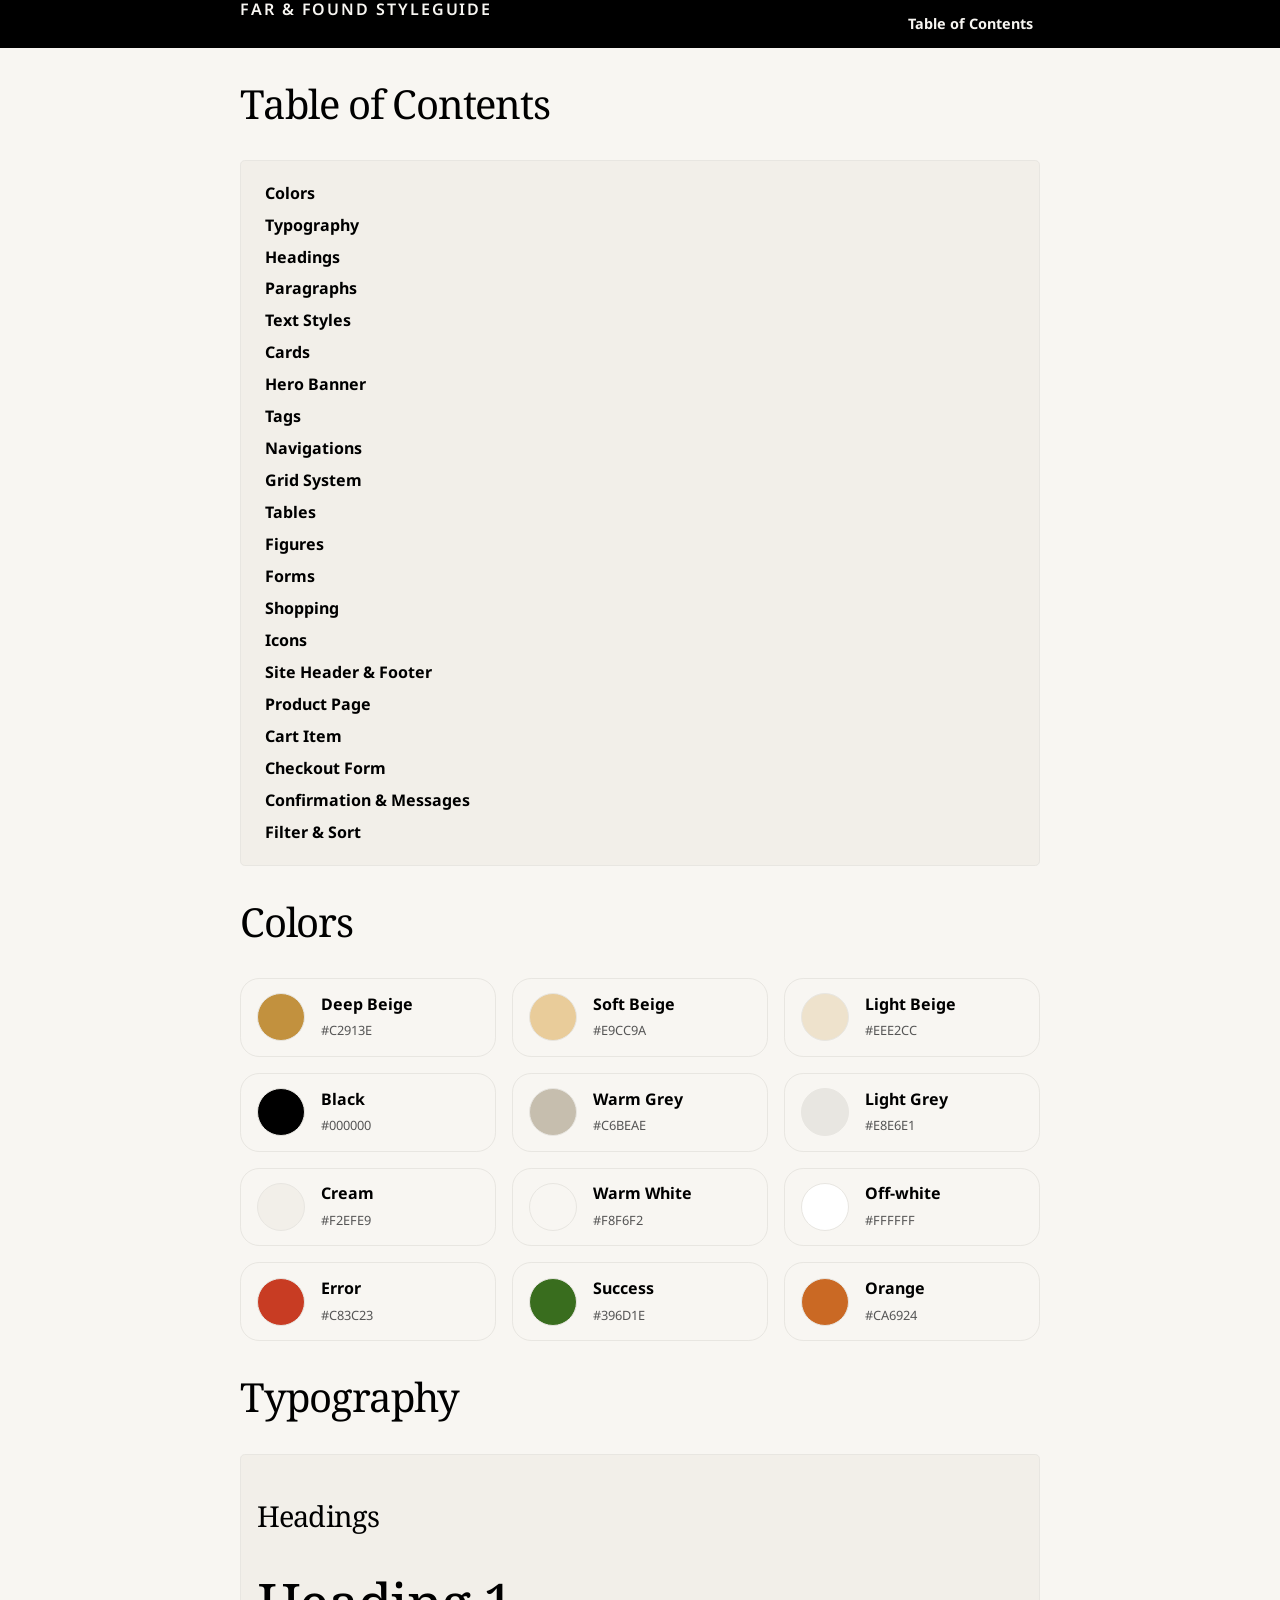
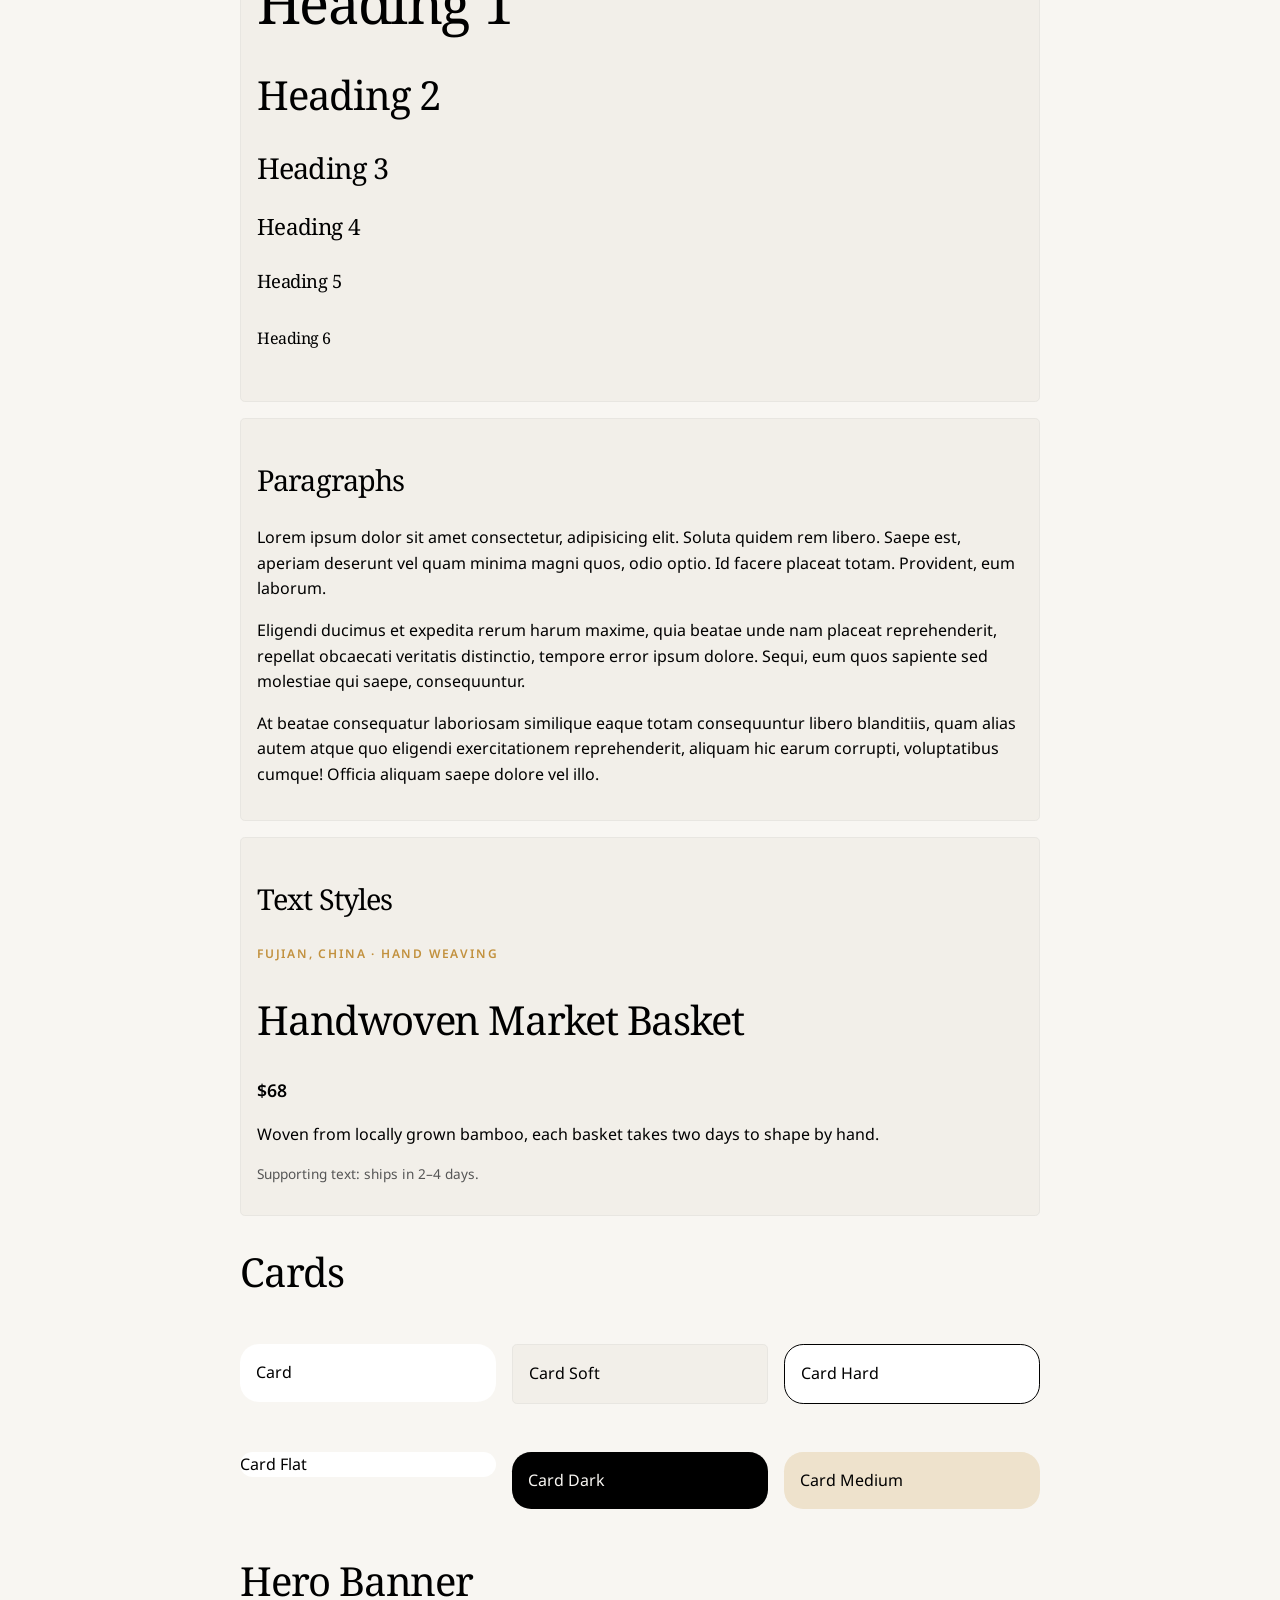
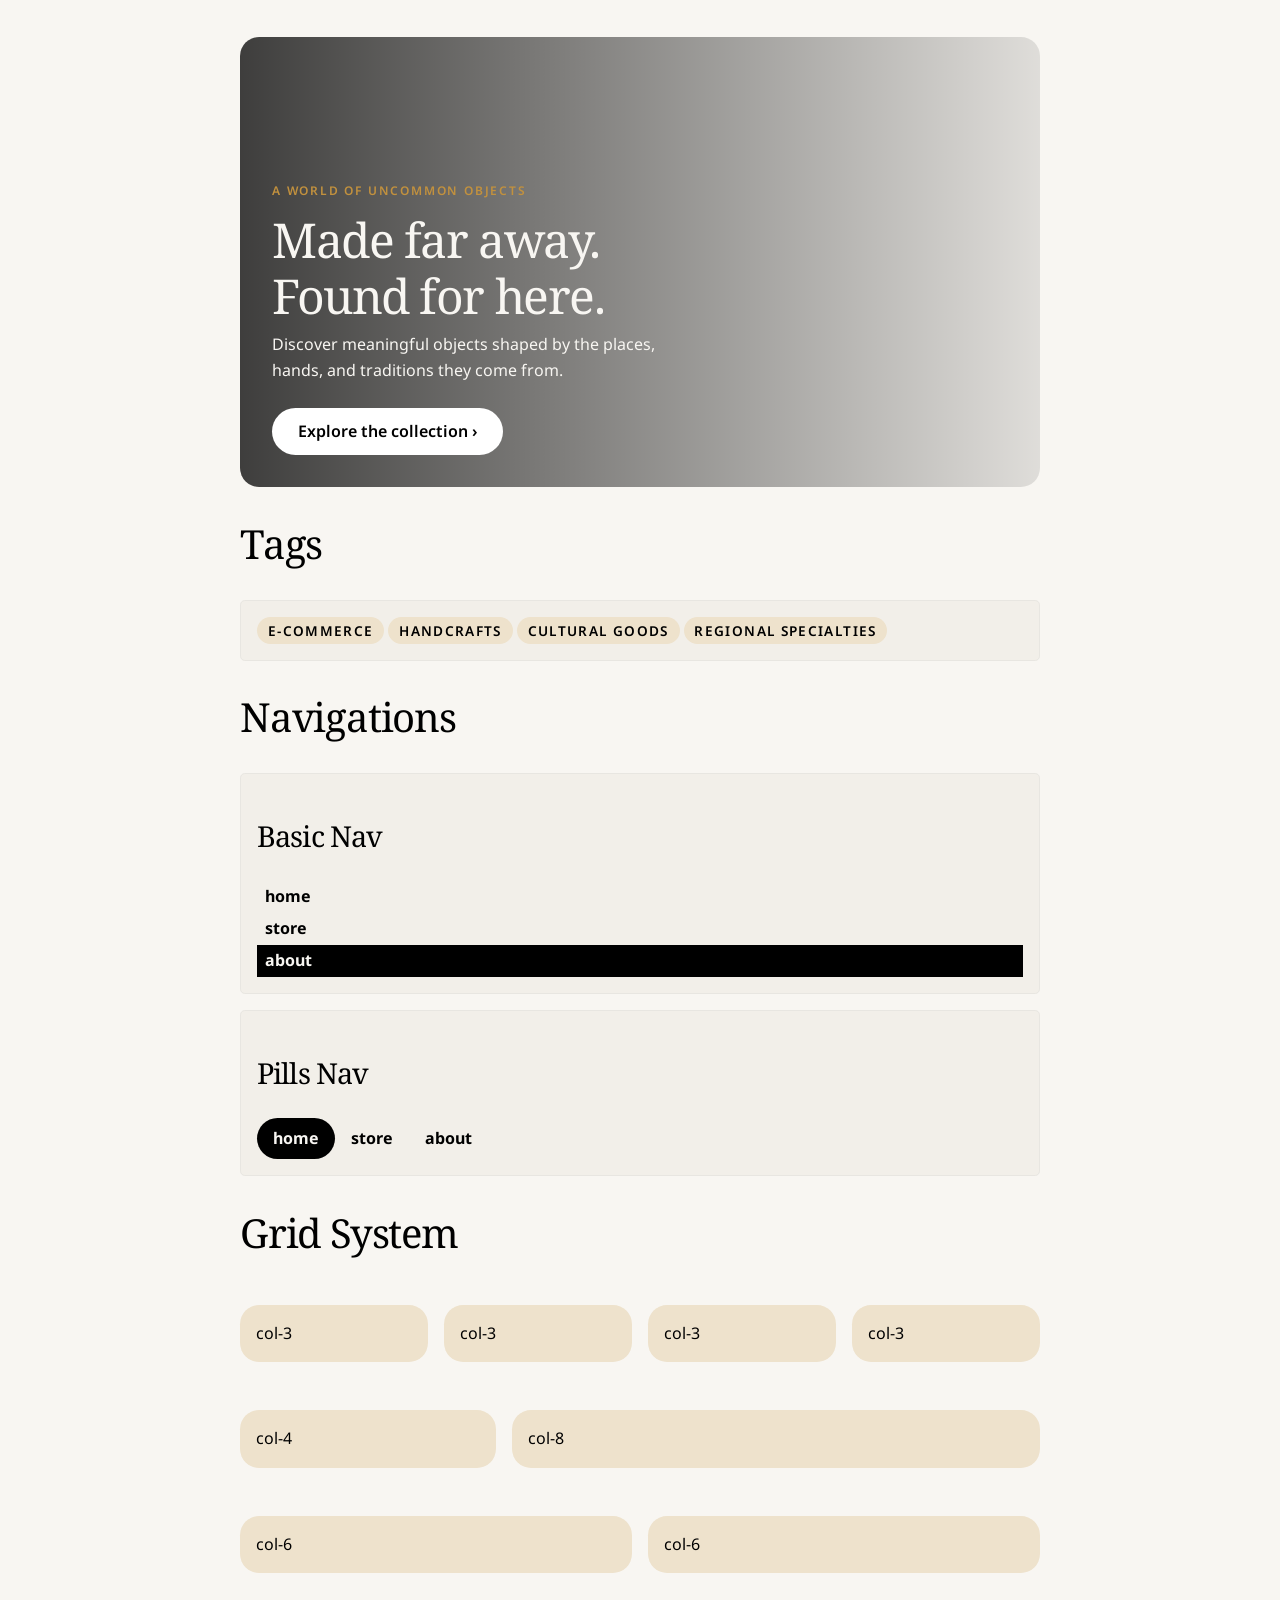
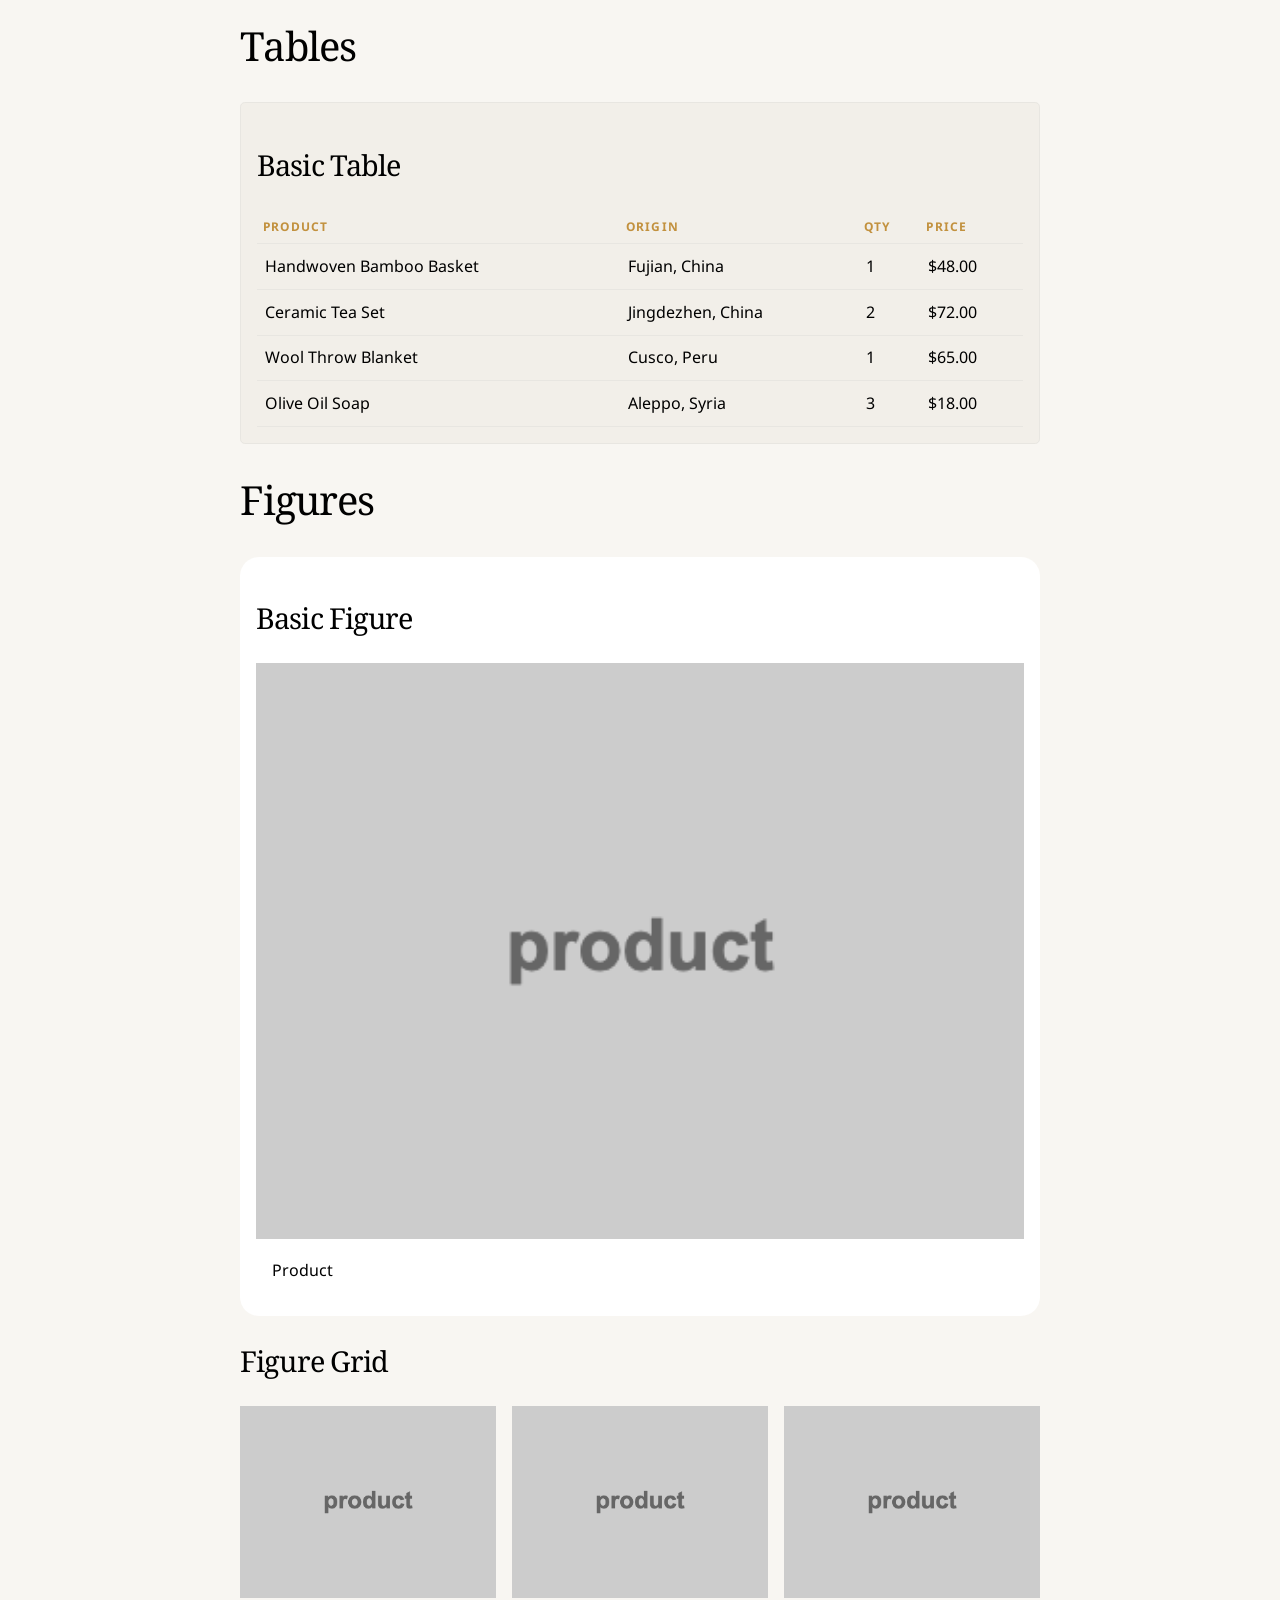
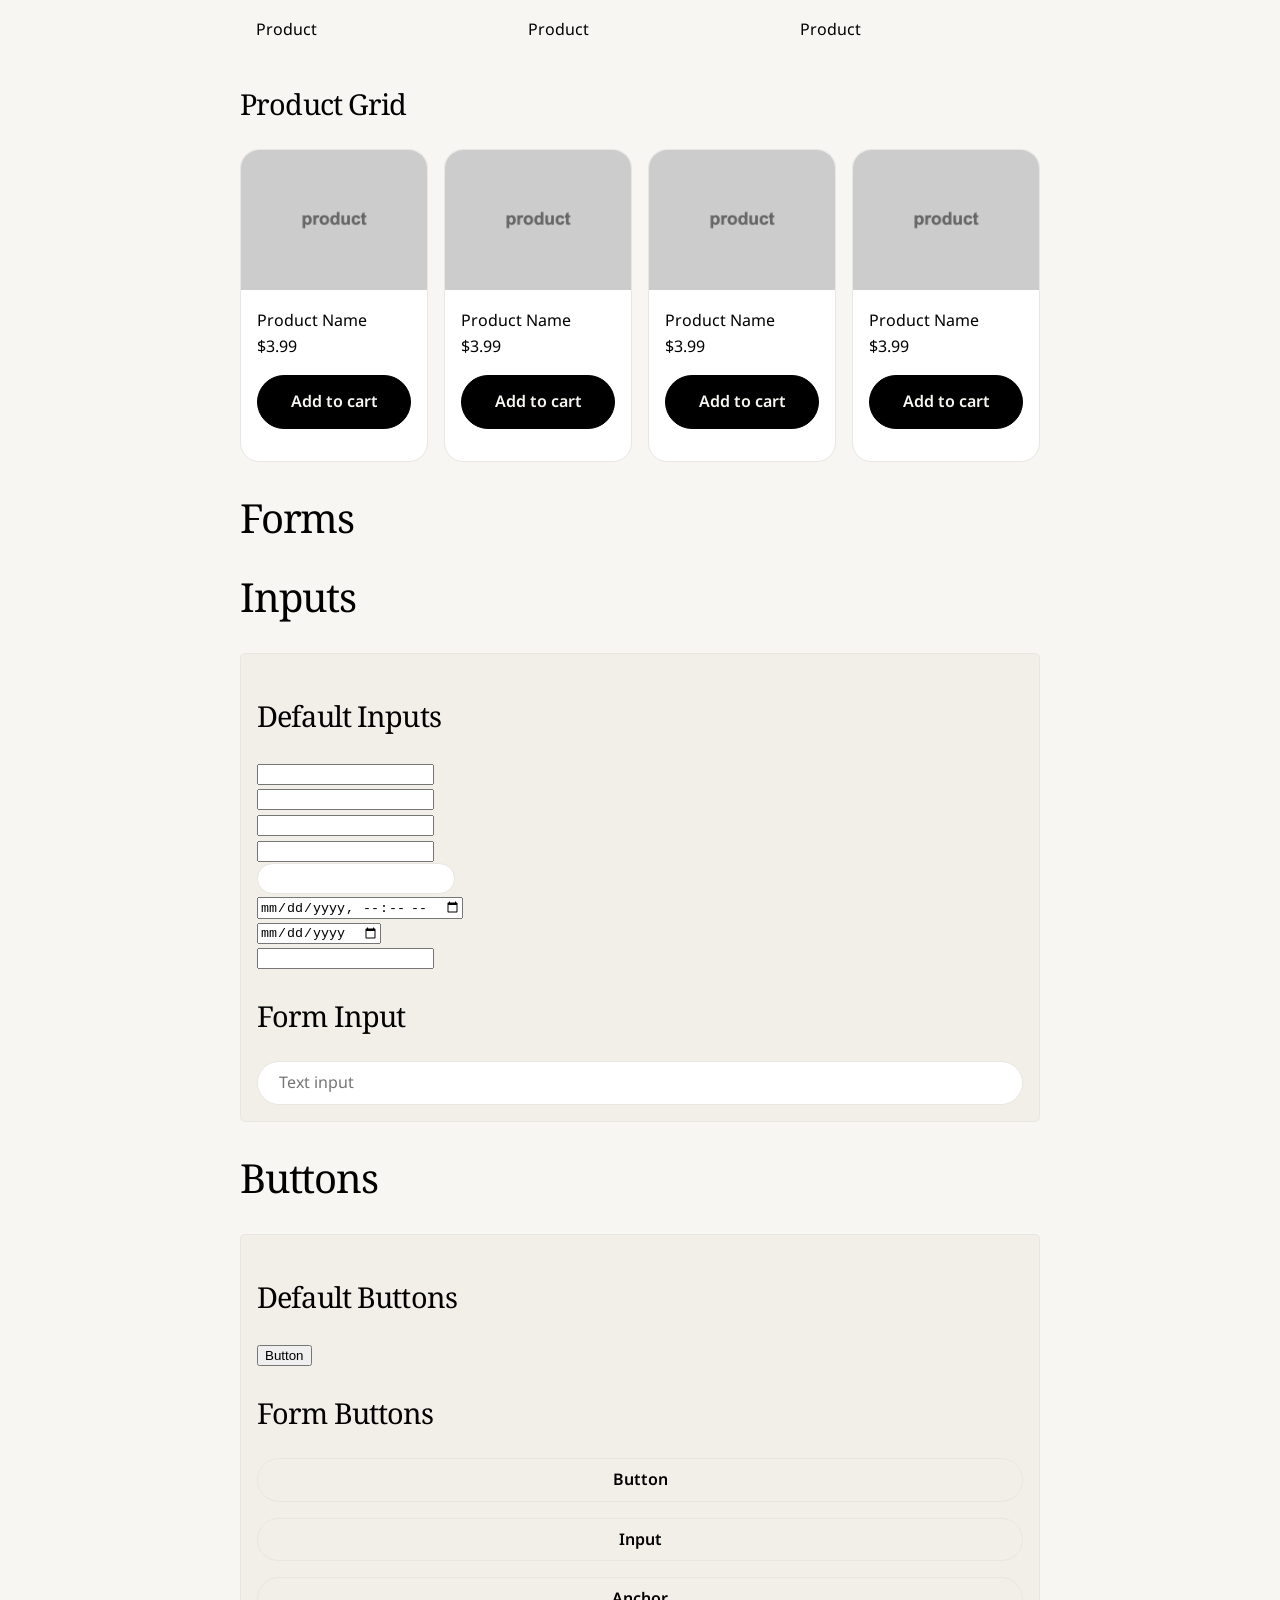
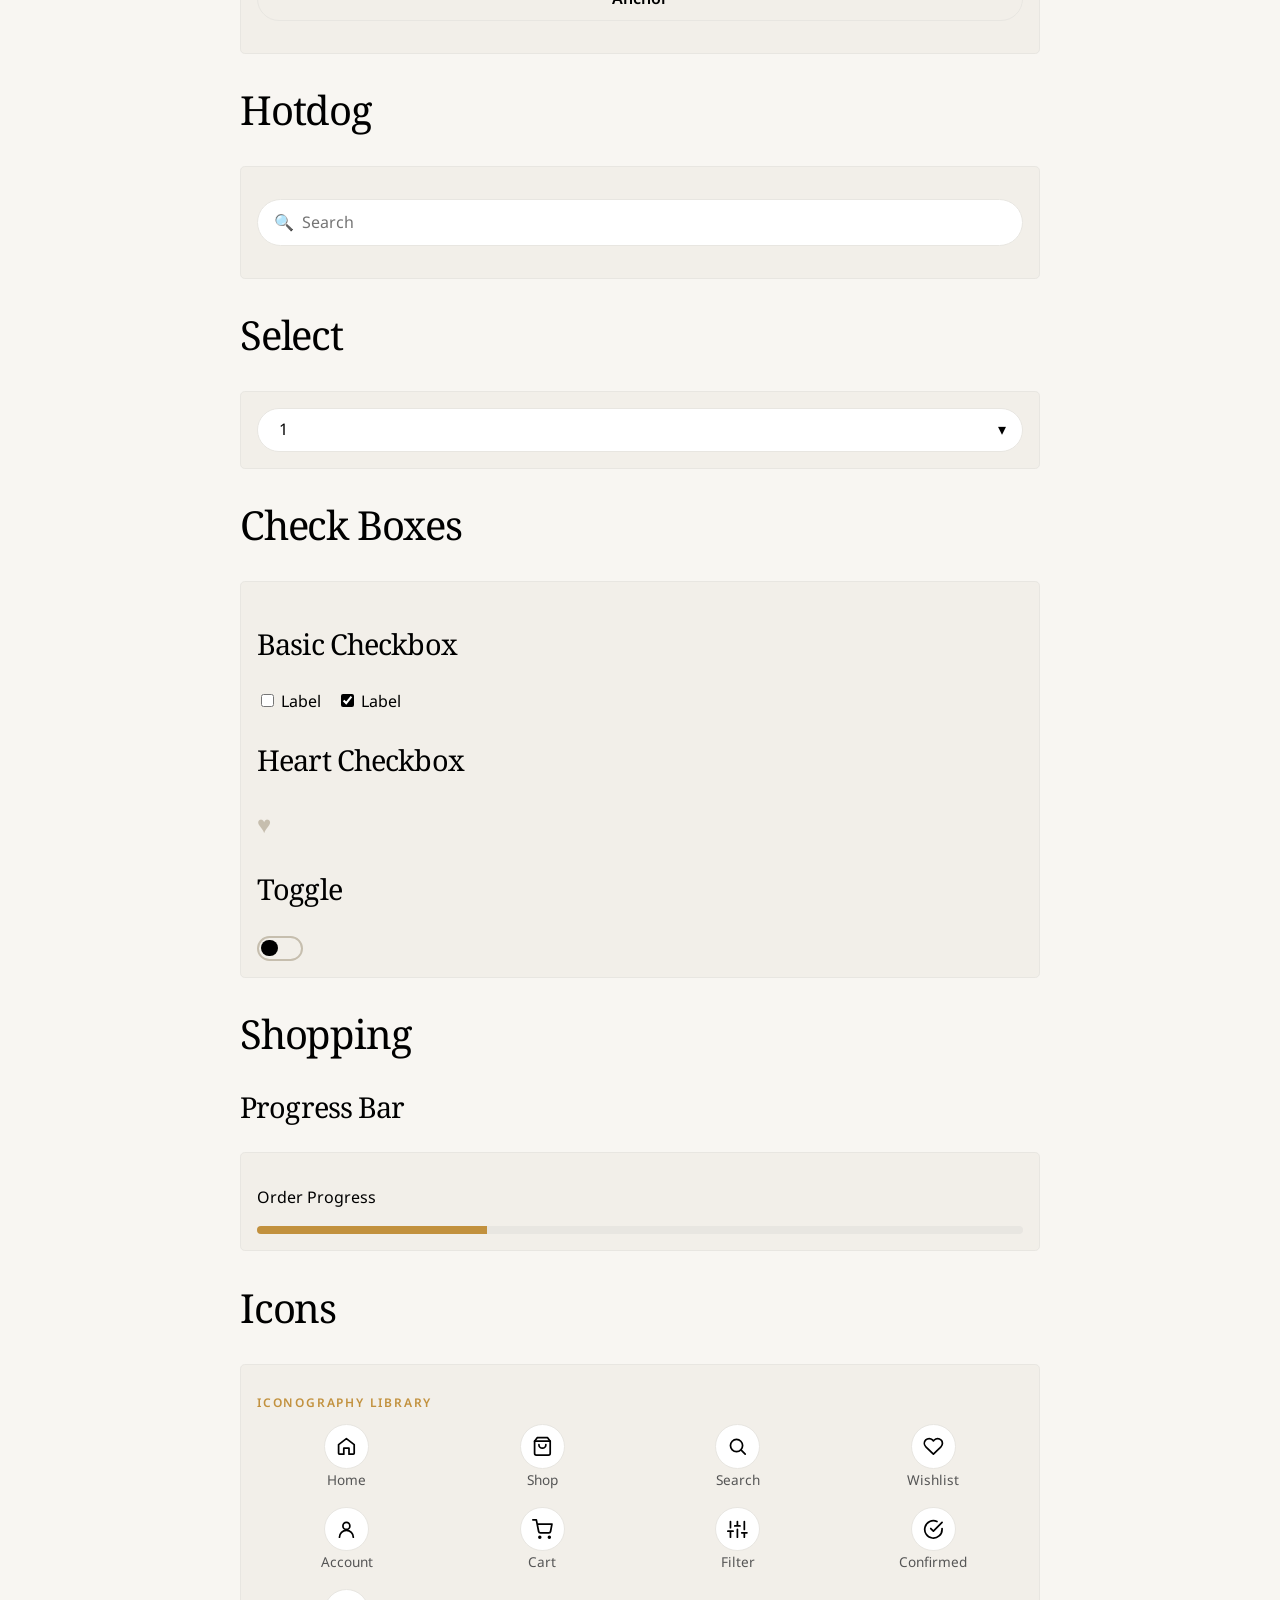
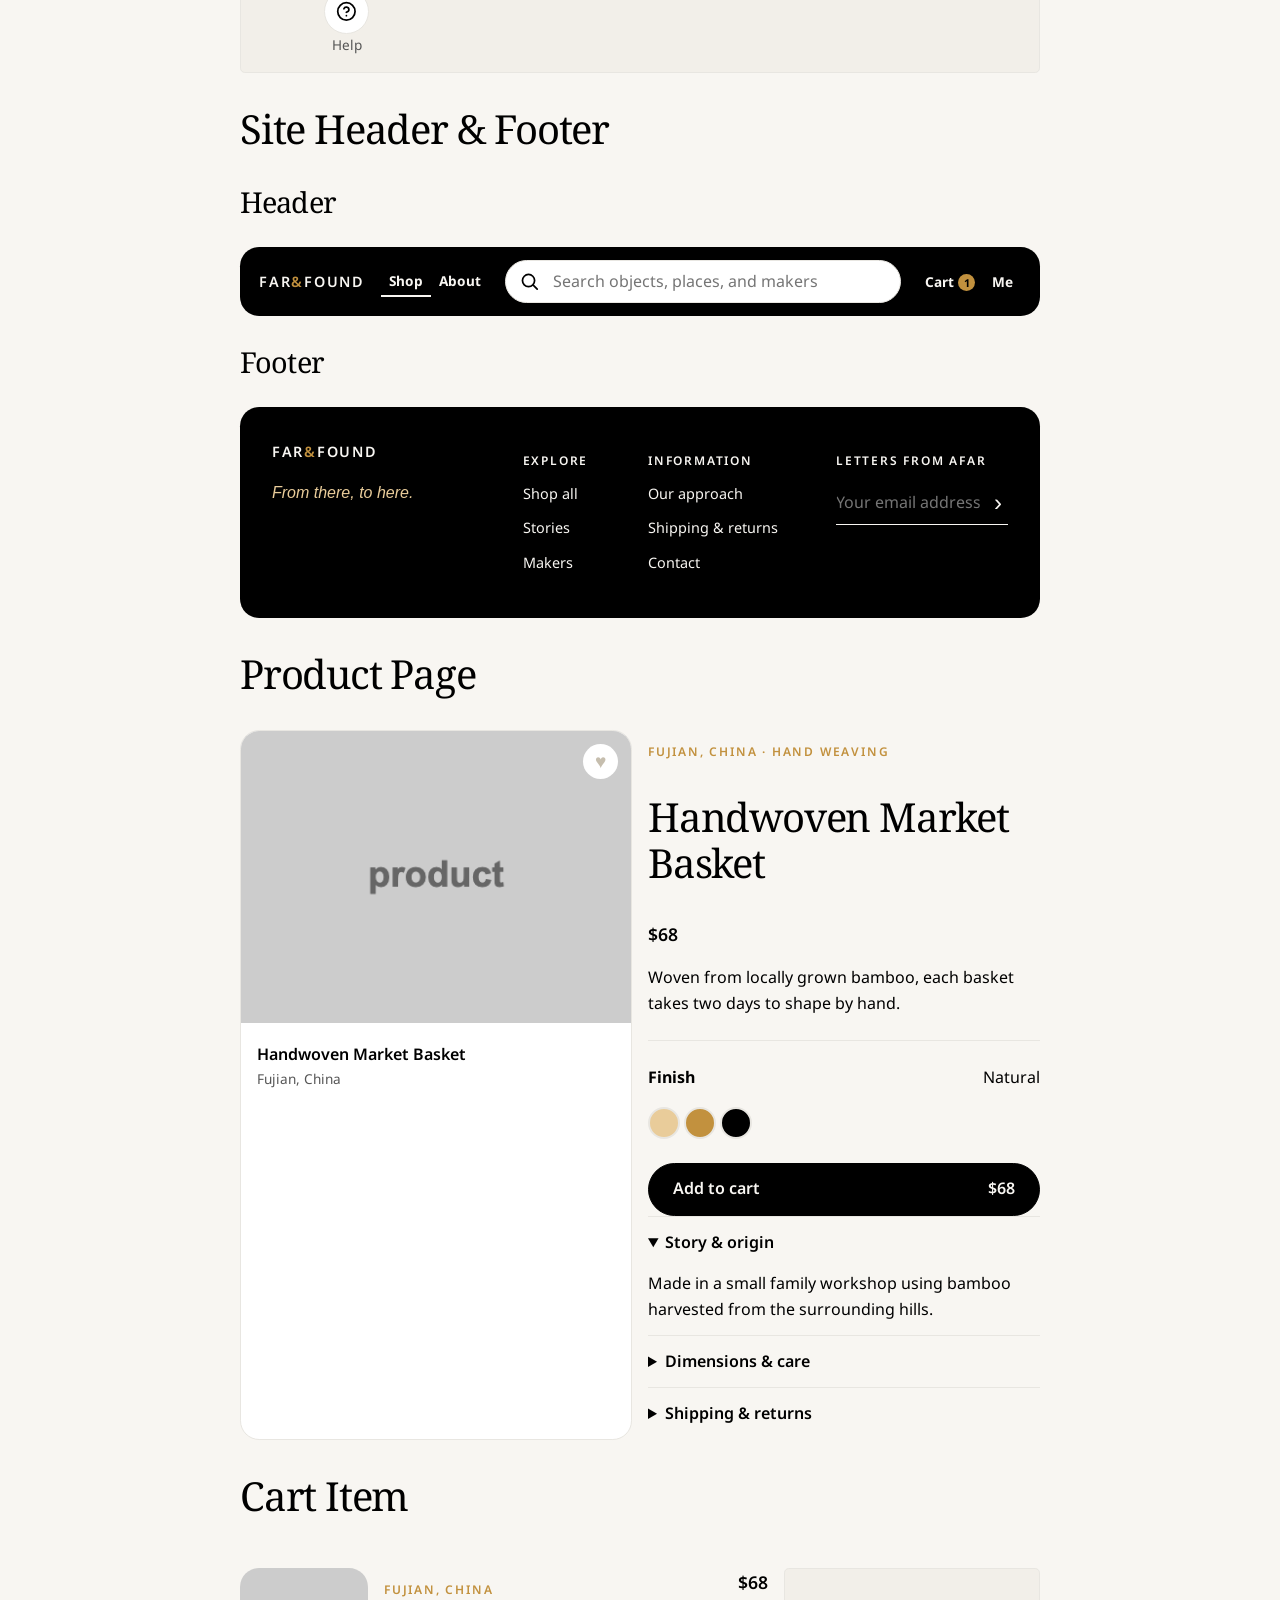
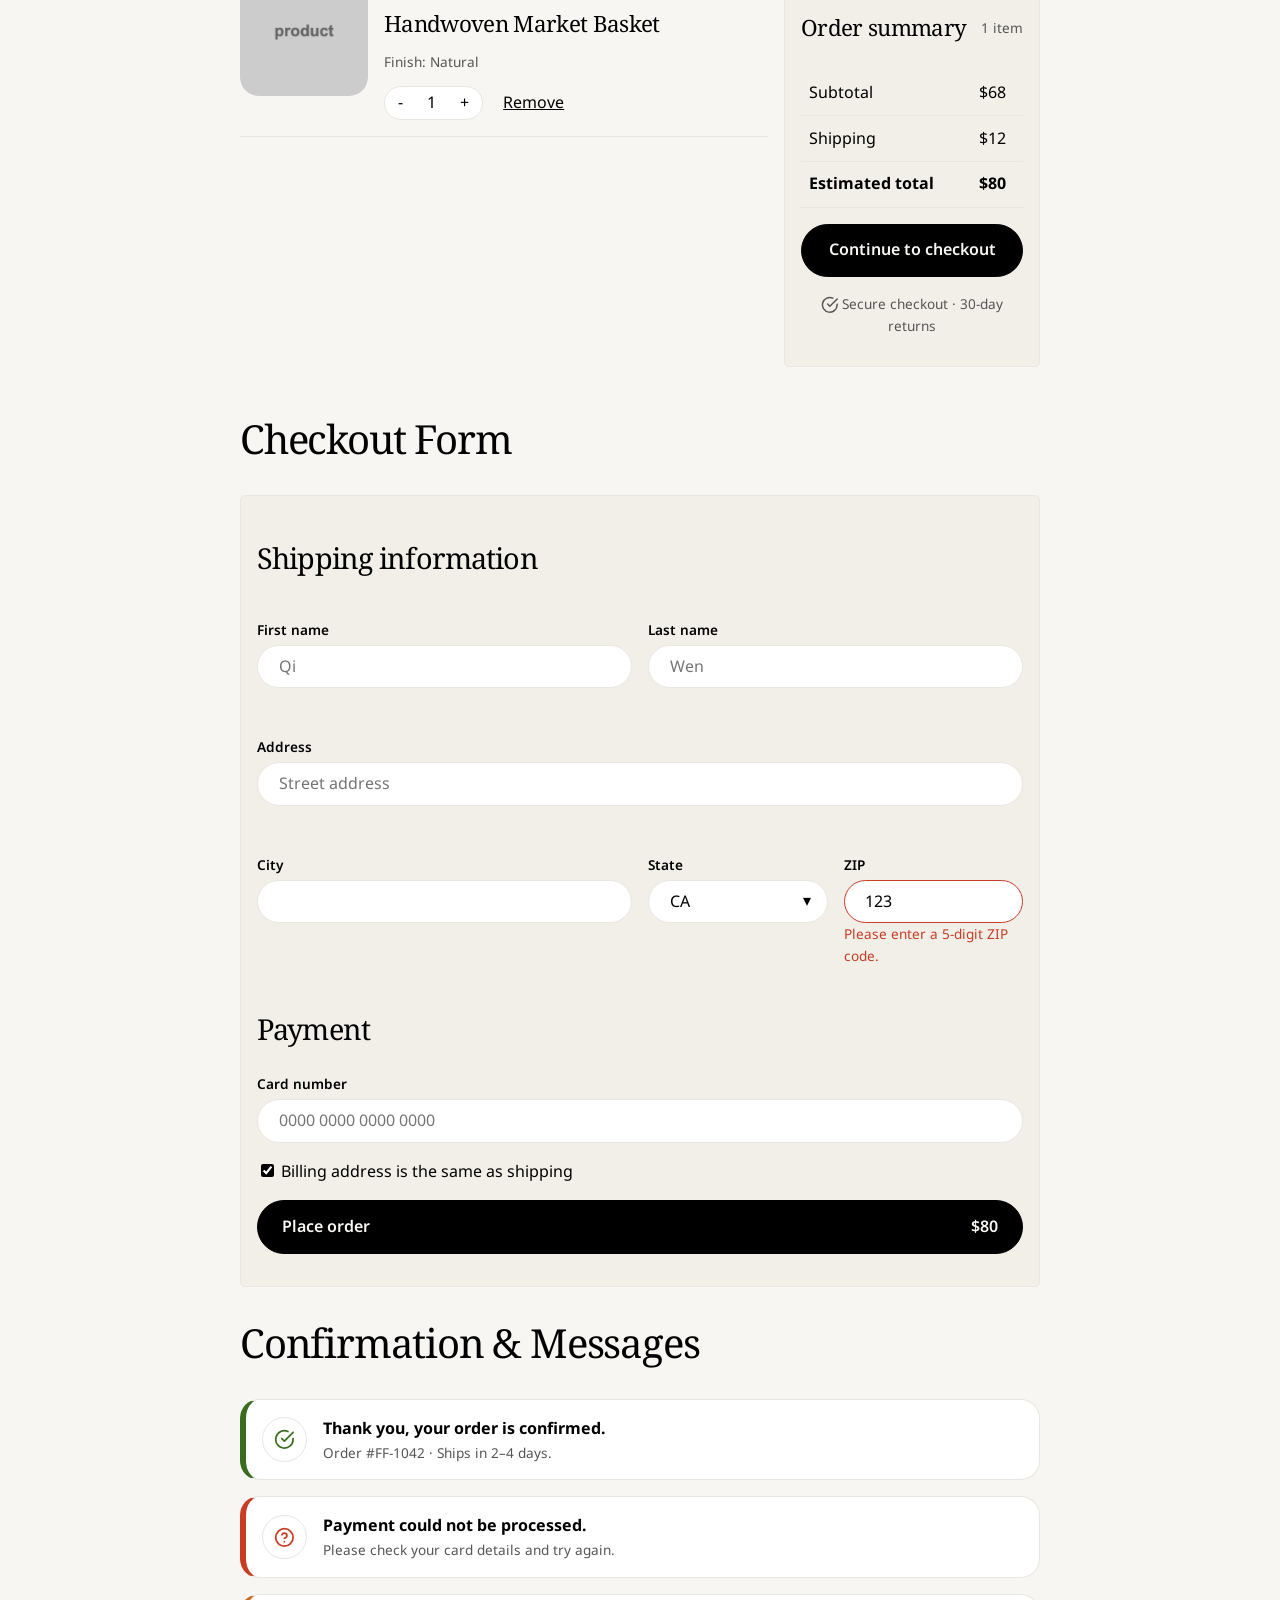
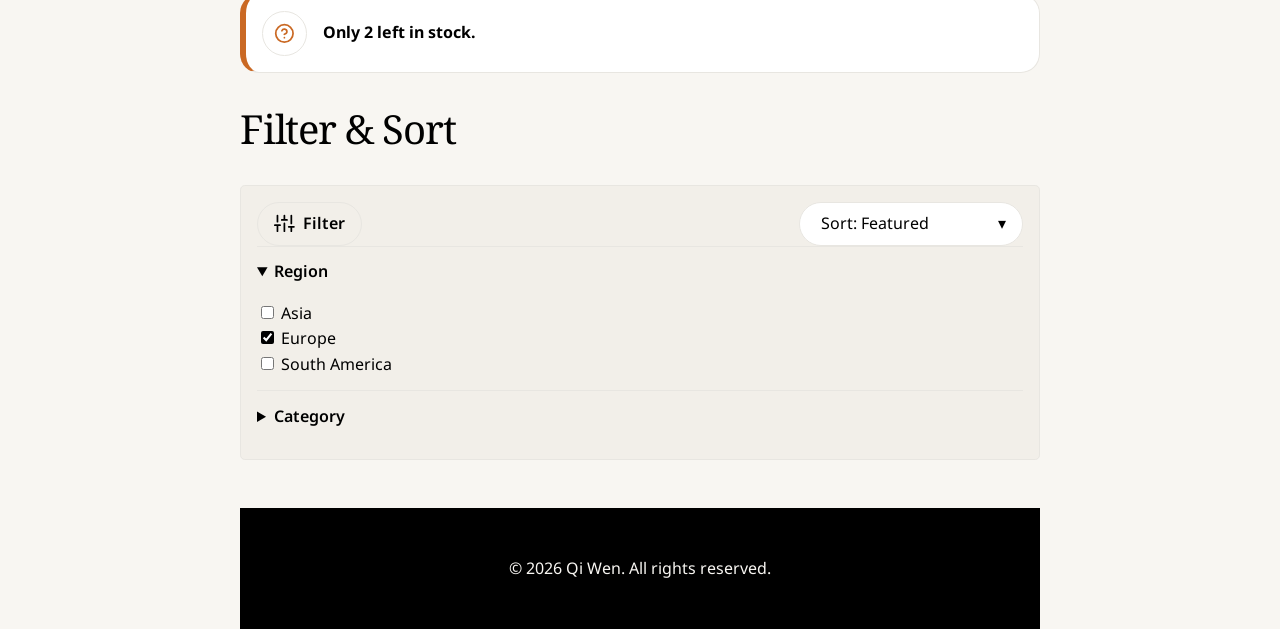
==== commit c731f42d: "Add Far & Found components and hero banner to style guide" ====
--- a/wen.qi/styleguide/index.html
+++ b/wen.qi/styleguide/index.html
@@ -16,7 +16,7 @@
     <header class="navbar">
         <div class="container display-flex">
             <div class="flex-none">
-    	        <h1>Styleguide</h1>
+    	        <h1>Far &amp; Found Styleguide</h1>
             </div>
 
             <div class="flex-stretch"></div>
@@ -33,10 +33,12 @@
         <div class="card soft">
             <nav class="nav">
                 <ul>
+                    <li><a href="#colors">Colors</a></li>
                     <li><a href="#typography">Typography</a></li>
                     <ul>
                         <li><a href="#headings">Headings</a></li>
                         <li><a href="#paragraphs">Paragraphs</a></li>
+                        <li><a href="#textstyles">Text Styles</a></li>
                     </ul>
                     <li><a href="#cards">Cards</a></li>
                     <li><a href="#herobanner">Hero Banner</a></li>
@@ -47,8 +49,104 @@
                     <li><a href="#figures">Figures</a></li>
                     <li><a href="#forms">Forms</a></li>
                     <li><a href="#shopping">Shopping</a></li>
+                    <li><a href="#icons">Icons</a></li>
+                    <li><a href="#sitenav">Site Header &amp; Footer</a></li>
+                    <li><a href="#productpage">Product Page</a></li>
+                    <li><a href="#cartitem">Cart Item</a></li>
+                    <li><a href="#checkout">Checkout Form</a></li>
+                    <li><a href="#confirmation">Confirmation &amp; Messages</a></li>
+                    <li><a href="#filtersort">Filter &amp; Sort</a></li>
                 </ul>
             </nav>
+        </div>
+    </div>
+
+    <div class="container" id="colors">
+        <h2>Colors</h2>
+        <div class="grid gap">
+            <div class="col-4">
+                <div class="color-chip">
+                    <div class="dot" style="background-color: #c2913e;"></div>
+                    <div><strong>Deep Beige</strong><span>#C2913E</span></div>
+                </div>
+            </div>
+
+            <div class="col-4">
+                <div class="color-chip">
+                    <div class="dot" style="background-color: #e9cc9a;"></div>
+                    <div><strong>Soft Beige</strong><span>#E9CC9A</span></div>
+                </div>
+            </div>
+
+            <div class="col-4">
+                <div class="color-chip">
+                    <div class="dot" style="background-color: #eee2cc;"></div>
+                    <div><strong>Light Beige</strong><span>#EEE2CC</span></div>
+                </div>
+            </div>
+
+            <div class="col-4">
+                <div class="color-chip">
+                    <div class="dot" style="background-color: #000000;"></div>
+                    <div><strong>Black</strong><span>#000000</span></div>
+                </div>
+            </div>
+
+            <div class="col-4">
+                <div class="color-chip">
+                    <div class="dot" style="background-color: #c6beae;"></div>
+                    <div><strong>Warm Grey</strong><span>#C6BEAE</span></div>
+                </div>
+            </div>
+
+            <div class="col-4">
+                <div class="color-chip">
+                    <div class="dot" style="background-color: #e8e6e1;"></div>
+                    <div><strong>Light Grey</strong><span>#E8E6E1</span></div>
+                </div>
+            </div>
+
+            <div class="col-4">
+                <div class="color-chip">
+                    <div class="dot" style="background-color: #f2efe9;"></div>
+                    <div><strong>Cream</strong><span>#F2EFE9</span></div>
+                </div>
+            </div>
+
+            <div class="col-4">
+                <div class="color-chip">
+                    <div class="dot" style="background-color: #f8f6f2;"></div>
+                    <div><strong>Warm White</strong><span>#F8F6F2</span></div>
+                </div>
+            </div>
+
+            <div class="col-4">
+                <div class="color-chip">
+                    <div class="dot" style="background-color: #ffffff;"></div>
+                    <div><strong>Off-white</strong><span>#FFFFFF</span></div>
+                </div>
+            </div>
+
+            <div class="col-4">
+                <div class="color-chip">
+                    <div class="dot" style="background-color: #c83c23;"></div>
+                    <div><strong>Error</strong><span>#C83C23</span></div>
+                </div>
+            </div>
+
+            <div class="col-4">
+                <div class="color-chip">
+                    <div class="dot" style="background-color: #396d1e;"></div>
+                    <div><strong>Success</strong><span>#396D1E</span></div>
+                </div>
+            </div>
+
+            <div class="col-4">
+                <div class="color-chip">
+                    <div class="dot" style="background-color: #ca6924;"></div>
+                    <div><strong>Orange</strong><span>#CA6924</span></div>
+                </div>
+            </div>
         </div>
     </div>
 
@@ -71,6 +169,15 @@
             <p>Eligendi ducimus et expedita rerum harum maxime, quia beatae unde nam placeat reprehenderit, repellat obcaecati veritatis distinctio, tempore error ipsum dolore. Sequi, eum quos sapiente sed molestiae qui saepe, consequuntur.</p>
             <p>At beatae consequatur laboriosam similique eaque totam consequuntur libero blanditiis, quam alias autem atque quo eligendi exercitationem reprehenderit, aliquam hic earum corrupti, voluptatibus cumque! Officia aliquam saepe dolore vel illo.</p>
         </div>
+
+        <div class="card soft" id="textstyles">
+            <h3>Text Styles</h3>
+            <p class="eyebrow">Fujian, China · Hand Weaving</p>
+            <h2>Handwoven Market Basket</h2>
+            <p class="price">$68</p>
+            <p>Woven from locally grown bamboo, each basket takes two days to shape by hand.</p>
+            <p class="supporting">Supporting text: ships in 2–4 days.</p>
+        </div>
     </div>
 
     <div class="container" id="cards">
@@ -105,13 +212,14 @@
 
     <div class="container" id="herobanner">
         <h2>Hero Banner</h2>
-        <div class="view-window" style="background-image: url('../img/puppy.jpg');">
+        <div class="view-window" style="background-image: url('../img/hero.jpg');">
             <div class="hero-overlay">
-                <h3>Objects with a place, craft, and story.</h3>
-                <a href="#" class="btn">Shop now</a>
-            </div>
-        </div>
-    </div>
+                <p class="eyebrow">A world of uncommon objects</p>
+                <h3>Made far away.<br>Found for here.</h3>
+                <p>Discover meaningful objects shaped by the places, hands, and traditions they come from.</p>
+                <a href="#" class="btn">Explore the collection &rsaquo;</a>
+            </div>
+        </div>
 
     <div class="container" id="tags">
         <h2>Tags</h2>
@@ -347,28 +455,8 @@
 		<div class="card soft">
 			<div class="form-control">
 				<form class="hotdog">
-					<input type="search" placeholder="Search">
-				</form>
-			</div>
-
-			<div class="form-control">
-				<form class="hotdog">
-					<input type="search" placeholder="Search">
-					<input type="submit" class="form-button primary" value="Search">
-				</form>
-			</div>
-
-			<div class="form-control">
-				<form class="hotdog">
 					<span style="padding-left: 0.5em; color: var(--color-neutral-medium);">🔍</span>
 					<input type="search" placeholder="Search" style="padding-left: 0.5em;">
-				</form>
-			</div>
-
-			<div class="form-control">
-				<form class="hotdog">
-					<input type="search" placeholder="Search">
-					<span style="padding-right: 0.5em; color: var(--color-neutral-medium);">🔍</span>
 				</form>
 			</div>
 		</div>
@@ -408,38 +496,6 @@
 	<div class="container" id="shopping">
 		<h2>Shopping</h2>
 
-		<h3>Color Swatches</h3>
-		<div class="card soft">
-			<span class="swatch" style="background-color: #c2913e;"></span>
-			<span class="swatch" style="background-color: #e9cc9a;"></span>
-			<span class="swatch" style="background-color: #eee2cc;"></span>
-			<span class="swatch" style="background-color: #1d1a24;"></span>
-		</div>
-
-		<h3>Quantity Stepper</h3>
-		<div class="card soft">
-			<div class="stepper">
-				<button type="button">-</button>
-				<span>1</span>
-				<button type="button">+</button>
-			</div>
-		</div>
-
-		<h3>Order Summary</h3>
-		<div class="card soft">
-			<table class="table">
-				<tbody>
-					<tr><td>Subtotal</td><td>$48.00</td></tr>
-					<tr><td>Shipping</td><td>$5.00</td></tr>
-					<tr><td>Tax</td><td>$3.84</td></tr>
-					<tr><td><strong>Estimated total</strong></td><td><strong>$56.84</strong></td></tr>
-				</tbody>
-			</table>
-			<div class="form-control">
-				<a href="#" class="form-button primary">Checkout</a>
-			</div>
-		</div>
-
 		<h3>Progress Bar</h3>
 		<div class="card soft">
 			<p>Order Progress</p>
@@ -449,6 +505,324 @@
 		</div>
 	</div>
 
+
+	<div class="container" id="icons">
+		<h2>Icons</h2>
+		<div class="card soft">
+			<p class="eyebrow">Iconography Library</p>
+			<div class="grid gap">
+			<div class="col-3 icon-item">
+				<span class="icon-circle"><svg class="icon" viewBox="0 0 24 24" aria-hidden="true"><path d="M3 10l9-7 9 7v10a1 1 0 0 1-1 1h-5v-7H9v7H4a1 1 0 0 1-1-1z"/></svg></span>
+				<div class="supporting">Home</div>
+			</div>
+			<div class="col-3 icon-item">
+				<span class="icon-circle"><svg class="icon" viewBox="0 0 24 24" aria-hidden="true"><path d="M6 2L3 6v14a2 2 0 0 0 2 2h14a2 2 0 0 0 2-2V6l-3-4z"/><path d="M3 6h18"/><path d="M16 10a4 4 0 0 1-8 0"/></svg></span>
+				<div class="supporting">Shop</div>
+			</div>
+			<div class="col-3 icon-item">
+				<span class="icon-circle"><svg class="icon" viewBox="0 0 24 24" aria-hidden="true"><circle cx="11" cy="11" r="7"/><path d="M21 21l-4.3-4.3"/></svg></span>
+				<div class="supporting">Search</div>
+			</div>
+			<div class="col-3 icon-item">
+				<span class="icon-circle"><svg class="icon" viewBox="0 0 24 24" aria-hidden="true"><path d="M20.8 4.6a5.5 5.5 0 0 0-7.8 0L12 5.7l-1-1.1a5.5 5.5 0 0 0-7.8 7.8l1 1.1L12 21l7.8-7.5 1-1.1a5.5 5.5 0 0 0 0-7.8z"/></svg></span>
+				<div class="supporting">Wishlist</div>
+			</div>
+			<div class="col-3 icon-item">
+				<span class="icon-circle"><svg class="icon" viewBox="0 0 24 24" aria-hidden="true"><circle cx="12" cy="8" r="4"/><path d="M4 21a8 8 0 0 1 16 0"/></svg></span>
+				<div class="supporting">Account</div>
+			</div>
+			<div class="col-3 icon-item">
+				<span class="icon-circle"><svg class="icon" viewBox="0 0 24 24" aria-hidden="true"><circle cx="9" cy="21" r="1"/><circle cx="20" cy="21" r="1"/><path d="M1 1h4l2.7 13.4a2 2 0 0 0 2 1.6h9.7a2 2 0 0 0 2-1.6L23 6H6"/></svg></span>
+				<div class="supporting">Cart</div>
+			</div>
+			<div class="col-3 icon-item">
+				<span class="icon-circle"><svg class="icon" viewBox="0 0 24 24" aria-hidden="true"><path d="M4 21v-7M4 10V3M12 21v-9M12 8V3M20 21v-5M20 12V3M1 14h6M9 8h6M17 16h6"/></svg></span>
+				<div class="supporting">Filter</div>
+			</div>
+			<div class="col-3 icon-item">
+				<span class="icon-circle"><svg class="icon" viewBox="0 0 24 24" aria-hidden="true"><path d="M22 11.1V12a10 10 0 1 1-5.9-9.1"/><path d="M22 4L12 14l-3-3"/></svg></span>
+				<div class="supporting">Confirmed</div>
+			</div>
+			<div class="col-3 icon-item">
+				<span class="icon-circle"><svg class="icon" viewBox="0 0 24 24" aria-hidden="true"><circle cx="12" cy="12" r="10"/><path d="M9.1 9a3 3 0 0 1 5.8 1c0 2-3 3-3 3"/><path d="M12 17h.01"/></svg></span>
+				<div class="supporting">Help</div>
+			</div>
+			</div>
+		</div>
+	</div>
+
+	<div class="container" id="sitenav">
+		<h2>Site Header &amp; Footer</h2>
+
+		<h3>Header</h3>
+		<header class="site-header">
+			<div class="display-flex flex-align-center site-header-inner">
+				<a href="#" class="logo flex-none">FAR<span>&amp;</span>FOUND</a>
+				<nav class="nav flex-none">
+					<ul class="display-flex">
+						<li class="active"><a href="#">Shop</a></li>
+						<li><a href="#">About</a></li>
+					</ul>
+				</nav>
+				<form class="hotdog flex-stretch">
+					<span class="hotdog-icon"><svg class="icon" viewBox="0 0 24 24" aria-hidden="true"><circle cx="11" cy="11" r="7"/><path d="M21 21l-4.3-4.3"/></svg></span>
+					<input type="search" placeholder="Search objects, places, and makers">
+				</form>
+				<nav class="nav flex-none">
+					<ul class="display-flex">
+						<li><a href="#">Cart <span class="badge">1</span></a></li>
+						<li><a href="#">Me</a></li>
+					</ul>
+				</nav>
+			</div>
+		</header>
+
+		<h3>Footer</h3>
+		<div class="site-footer">
+			<div class="grid gap">
+				<div class="col-4">
+					<a href="#" class="logo">FAR<span>&amp;</span>FOUND</a>
+					<p class="tagline">From there, to here.</p>
+				</div>
+				<div class="col-2 footer-links">
+					<p class="eyebrow-light">Explore</p>
+					<a href="#">Shop all</a>
+					<a href="#">Stories</a>
+					<a href="#">Makers</a>
+				</div>
+				<div class="col-3 footer-links">
+					<p class="eyebrow-light">Information</p>
+					<a href="#">Our approach</a>
+					<a href="#">Shipping &amp; returns</a>
+					<a href="#">Contact</a>
+				</div>
+				<div class="col-3">
+					<p class="eyebrow-light">Letters from Afar</p>
+					<form class="underline-form">
+						<input type="email" placeholder="Your email address">
+						<button type="button" aria-label="Subscribe">&rsaquo;</button>
+					</form>
+				</div>
+			</div>
+		</div>
+	</div>
+
+	<div class="container" id="productpage">
+		<h2>Product Page</h2>
+		<div class="grid gap">
+			<div class="col-6">
+				<figure class="figure product">
+					<div class="image-wrap">
+						<img src="../img/placeholder.png" alt="Product placeholder">
+						<div class="favorite heart-overlay">
+							<input type="checkbox" id="favorite-2">
+							<label for="favorite-2">&hearts;</label>
+						</div>
+					</div>
+					<figcaption>
+						<div class="content-heading">Handwoven Market Basket</div>
+						<div class="supporting">Fujian, China</div>
+					</figcaption>
+				</figure>
+			</div>
+			<div class="col-6">
+				<p class="eyebrow">Fujian, China · Hand Weaving</p>
+				<h2>Handwoven Market Basket</h2>
+				<p class="price">$68</p>
+				<p>Woven from locally grown bamboo, each basket takes two days to shape by hand.</p>
+				<hr>
+				<div class="display-flex">
+					<strong class="flex-stretch">Finish</strong>
+					<span>Natural</span>
+				</div>
+				<p>
+					<span class="swatch" style="background-color: #e9cc9a;"></span>
+					<span class="swatch" style="background-color: #c2913e;"></span>
+					<span class="swatch" style="background-color: #000000;"></span>
+				</p>
+				<a href="#" class="form-button primary button-split"><span>Add to cart</span><span>$68</span></a>
+
+				<details class="details" open>
+					<summary>Story &amp; origin</summary>
+					<p>Made in a small family workshop using bamboo harvested from the surrounding hills.</p>
+				</details>
+				<details class="details">
+					<summary>Dimensions &amp; care</summary>
+					<p>15" wide × 11" high. Wipe clean with a soft, dry cloth.</p>
+				</details>
+				<details class="details">
+					<summary>Shipping &amp; returns</summary>
+					<p>Ships in 2–4 days. Returns accepted within 30 days.</p>
+				</details>
+			</div>
+		</div>
+	</div>
+
+	<div class="container" id="cartitem">
+		<h2>Cart Item</h2>
+		<div class="grid gap">
+			<div class="col-8">
+				<div class="cart-item">
+					<img src="../img/placeholder.png" alt="Product placeholder">
+					<div class="flex-stretch">
+						<p class="eyebrow">Fujian, China</p>
+						<h4>Handwoven Market Basket</h4>
+						<p class="supporting">Finish: Natural</p>
+						<div class="stepper">
+							<button type="button">-</button>
+							<span>1</span>
+							<button type="button">+</button>
+						</div>
+						<a href="#" class="link-underline">Remove</a>
+					</div>
+					<div class="price">$68</div>
+				</div>
+			</div>
+			<div class="col-4">
+				<div class="card soft">
+					<div class="display-flex flex-align-center">
+						<h4 class="flex-stretch">Order summary</h4>
+						<span class="supporting">1 item</span>
+					</div>
+					<table class="table">
+						<tbody>
+							<tr><td>Subtotal</td><td>$68</td></tr>
+							<tr><td>Shipping</td><td>$12</td></tr>
+							<tr><td><strong>Estimated total</strong></td><td><strong>$80</strong></td></tr>
+						</tbody>
+					</table>
+					<div class="form-control">
+						<a href="#" class="form-button primary">Continue to checkout</a>
+					</div>
+					<p class="supporting center"><svg class="icon" viewBox="0 0 24 24" aria-hidden="true"><path d="M22 11.1V12a10 10 0 1 1-5.9-9.1"/><path d="M22 4L12 14l-3-3"/></svg> Secure checkout · 30-day returns</p>
+				</div>
+			</div>
+		</div>
+	</div>
+
+	<div class="container" id="checkout">
+		<h2>Checkout Form</h2>
+		<div class="card soft">
+			<h3>Shipping information</h3>
+			<form>
+				<div class="grid gap">
+					<div class="col-6 form-control">
+						<label class="form-label" for="first">First name</label>
+						<input type="text" class="form-input" id="first" placeholder="Qi">
+					</div>
+					<div class="col-6 form-control">
+						<label class="form-label" for="last">Last name</label>
+						<input type="text" class="form-input" id="last" placeholder="Wen">
+					</div>
+					<div class="col-12 form-control">
+						<label class="form-label" for="address">Address</label>
+						<input type="text" class="form-input" id="address" placeholder="Street address">
+					</div>
+					<div class="col-6 form-control">
+						<label class="form-label" for="city">City</label>
+						<input type="text" class="form-input" id="city">
+					</div>
+					<div class="col-3 form-control">
+						<label class="form-label" for="state">State</label>
+						<div class="form-select">
+							<select id="state">
+								<option>CA</option>
+								<option>NY</option>
+								<option>TX</option>
+							</select>
+						</div>
+					</div>
+					<div class="col-3 form-control">
+						<label class="form-label" for="zip">ZIP</label>
+						<input type="text" class="form-input input-error" id="zip" value="123">
+						<div class="form-error">Please enter a 5-digit ZIP code.</div>
+					</div>
+				</div>
+
+				<h3>Payment</h3>
+				<div class="form-control">
+					<label class="form-label" for="card">Card number</label>
+					<input type="text" class="form-input" id="card" placeholder="0000 0000 0000 0000">
+				</div>
+				<div class="form-control">
+					<label><input type="checkbox" checked> Billing address is the same as shipping</label>
+				</div>
+				<div class="form-control">
+					<button type="button" class="form-button primary button-split"><span>Place order</span><span>$80</span></button>
+				</div>
+			</form>
+		</div>
+	</div>
+
+	<div class="container" id="confirmation">
+		<h2>Confirmation &amp; Messages</h2>
+		<div class="message success">
+			<span class="icon-circle"><svg class="icon" viewBox="0 0 24 24" aria-hidden="true"><path d="M22 11.1V12a10 10 0 1 1-5.9-9.1"/><path d="M22 4L12 14l-3-3"/></svg></span>
+			<div>
+				<strong>Thank you, your order is confirmed.</strong>
+				<div class="supporting">Order #FF-1042 · Ships in 2–4 days.</div>
+			</div>
+		</div>
+		<div class="message error">
+			<span class="icon-circle"><svg class="icon" viewBox="0 0 24 24" aria-hidden="true"><circle cx="12" cy="12" r="10"/><path d="M9.1 9a3 3 0 0 1 5.8 1c0 2-3 3-3 3"/><path d="M12 17h.01"/></svg></span>
+			<div>
+				<strong>Payment could not be processed.</strong>
+				<div class="supporting">Please check your card details and try again.</div>
+			</div>
+		</div>
+		<div class="message warning">
+			<span class="icon-circle"><svg class="icon" viewBox="0 0 24 24" aria-hidden="true"><circle cx="12" cy="12" r="10"/><path d="M9.1 9a3 3 0 0 1 5.8 1c0 2-3 3-3 3"/><path d="M12 17h.01"/></svg></span>
+			<div>
+				<strong>Only 2 left in stock.</strong>
+			</div>
+		</div>
+	</div>
+
+	<div class="container" id="filtersort">
+		<h2>Filter &amp; Sort</h2>
+		<div class="card soft">
+			<div class="display-flex flex-align-center filter-bar">
+				<button type="button" class="form-button filter-button"><svg class="icon" viewBox="0 0 24 24" aria-hidden="true"><path d="M4 21v-7M4 10V3M12 21v-9M12 8V3M20 21v-5M20 12V3M1 14h6M9 8h6M17 16h6"/></svg> Filter</button>
+				<div class="flex-stretch"></div>
+				<div class="form-select sort-select">
+					<select>
+						<option>Sort: Featured</option>
+						<option>Price: Low to high</option>
+						<option>Price: High to low</option>
+						<option>Newest</option>
+					</select>
+				</div>
+			</div>
+
+			<details class="details" open>
+				<summary>Region</summary>
+				<p>
+					<label><input type="checkbox"> Asia</label><br>
+					<label><input type="checkbox" checked> Europe</label><br>
+					<label><input type="checkbox"> South America</label>
+				</p>
+			</details>
+			<details class="details">
+				<summary>Category</summary>
+				<p>
+					<label><input type="checkbox"> Baskets</label><br>
+					<label><input type="checkbox"> Ceramics</label><br>
+					<label><input type="checkbox"> Textiles</label>
+				</p>
+			</details>
+		</div>
+	</div>
+
+    <script>
+        $(".stepper button").on("click",function(){
+            const $num = $(this).siblings("span");
+            let qty = parseInt($num.text());
+            qty += $(this).text()=="+" ? 1 : -1;
+            if(qty < 1) qty = 1;
+            $num.text(qty);
+        })
+    </script>
+
     <footer class="footer">
         <p>&copy; 2026 Qi Wen. All rights reserved.</p>
     </footer>
--- a/wen.qi/lib/css/styleguide.css
+++ b/wen.qi/lib/css/styleguide.css
@@ -72,10 +72,12 @@
 
 .grid.gap { gap: 1em; }
 
+.col-2 { grid-column: span 2; }
 .col-3 { grid-column: span 3; }
 .col-4 { grid-column: span 4; }
 .col-6 { grid-column: span 6; }
 .col-8 { grid-column: span 8; }
+.col-12 { grid-column: span 12; }
 
 /* COMPONENT CLASSES */
 
--- a/wen.qi/css/storetheme.css
+++ b/wen.qi/css/storetheme.css
@@ -1,72 +1,307 @@
 :root {
-	--color-offwhite: #ffffff; /* Off-white */
-	--color-white: #f8f6f2; /* Warm White */
-	--color-primary: #1d1a24; /* Ink */
-	--color-secondary: #c2913e; /* Deep Beige */
-
-	--color-main-light: #eee2cc; /* Light Beige */
-	--color-main-medium: #c2913e; /* Deep Beige */
-	--color-main-dark: #1d1a24; /* Ink */
-
-	--color-neutral-light: #f2efe9; /* Cream */
-	--color-neutral-medium: #e9cc9a; /* Soft Beige */
-	--color-neutral-dark: #1d1a24; /* Ink */
+	/* Brand colors */
+	--color-deep-beige: #c2913e;
+	--color-soft-beige: #e9cc9a;
+	--color-light-beige: #eee2cc;
+	--color-black: #000000;
+	--color-warm-grey: #c6beae;
+	--color-light-grey: #e8e6e1;
+	--color-cream: #f2efe9;
+	--color-warm-white: #f8f6f2;
+	--color-offwhite: #ffffff;
+
+	/* Status colors */
+	--color-error: #c83c23;
+	--color-success: #396d1e;
+	--color-orange: #ca6924;
+
+	/* Names used by styleguide.css */
+	--color-white: var(--color-warm-white);
+	--color-primary: var(--color-black);
+	--color-secondary: var(--color-deep-beige);
+
+	--color-main-light: var(--color-light-beige);
+	--color-main-medium: var(--color-deep-beige);
+	--color-main-dark: var(--color-black);
+
+	--color-neutral-light: var(--color-cream);
+	--color-neutral-medium: var(--color-warm-grey);
+	--color-neutral-dark: var(--color-black);
 
 	--font-serif: "Noto Serif", Georgia, "Times New Roman", serif;
 	--font-sans: "Noto Sans", Helvetica, Arial, sans-serif;
+
+	--radius-card: 1.2em;
+	--radius-pill: 2em;
 }
 
 body {
-	background-color: var(--color-offwhite);
-	color: var(--color-neutral-dark);
-}
+	background-color: var(--color-warm-white);
+	color: var(--color-black);
+	line-height: 1.6;
+}
+
+/* TYPOGRAPHY */
+
+h1, h2, h3, h4, h5, h6 {
+	font-weight: 400;
+	line-height: 1.15;
+	letter-spacing: -0.03em;
+}
+
+h1 { font-size: 3.5em; }
+h2 { font-size: 2.5em; }
+h3 { font-size: 1.8em; }
+h4 { font-size: 1.4em; }
+h5 { font-size: 1.15em; }
+h6 { font-size: 1em; }
+
+/* small gold uppercase label above a heading */
+.eyebrow {
+	font-size: 0.75em;
+	font-weight: 600;
+	letter-spacing: 0.15em;
+	text-transform: uppercase;
+	color: var(--color-deep-beige);
+}
+
+.price {
+	font-weight: 600;
+	font-size: 1.1em;
+}
+
+.supporting {
+	font-size: 0.85em;
+	color: #555;
+}
+
+/* Sans-serif content headings (cards, forms, products) */
+.content-heading {
+	font-family: var(--font-sans);
+	font-weight: 600;
+	letter-spacing: 0;
+}
+
+/* NAVBAR */
+
+.navbar {
+	background-color: var(--color-black);
+	color: var(--color-warm-white);
+}
+
+.navbar h1 {
+	font-size: 1em;
+	font-weight: 600;
+	letter-spacing: 0.12em;
+	text-transform: uppercase;
+}
+
+.navbar a {
+	font-size: 0.9em;
+}
+
+.navbar .nav a:hover {
+	background-color: transparent;
+	color: var(--color-soft-beige);
+}
+
+/* NAV */
+
+.nav a:hover {
+	background-color: var(--color-light-beige);
+	color: var(--color-black);
+}
+
+.nav .active a {
+	background-color: var(--color-black);
+	color: var(--color-warm-white);
+}
+
+.nav-pills a {
+	border-radius: var(--radius-pill);
+}
+
+/* BUTTONS */
 
 .btn {
 	display: inline-block;
-	padding: 0.5em 1.2em;
-	background-color: var(--color-secondary);
-	color: white;
-	border-radius: 0.3em;
-	font-weight: bold;
+	padding: 0.7em 1.6em;
+	background-color: var(--color-offwhite);
+	color: var(--color-black);
+	border-radius: var(--radius-pill);
+	font-weight: 600;
 }
 
 .btn:hover {
-	background-color: var(--color-neutral-dark);
+	background-color: var(--color-deep-beige);
 	text-decoration: none;
+}
+
+.form-button {
+	background-color: var(--color-cream);
+	border: 1px solid var(--color-light-grey);
+	border-radius: var(--radius-pill);
+	font-weight: 600;
+	transition: background-color 0.3s;
+}
+
+.form-button:hover {
+	background-color: var(--color-light-beige);
+	color: var(--color-black);
+}
+
+.form-button.primary {
+	background-color: var(--color-black);
+	color: var(--color-warm-white);
+	border-color: var(--color-black);
+	padding: 0.8em 1.5em;
+}
+
+.form-button.primary:hover {
+	background-color: var(--color-deep-beige);
+	border-color: var(--color-deep-beige);
+	color: var(--color-black);
+}
+
+/* FORMS */
+
+.form-input,
+.form-select {
+	background-color: var(--color-offwhite);
+	border: 1px solid var(--color-light-grey);
+	border-radius: var(--radius-pill);
+}
+
+.form-input:focus,
+.form-select:focus-within,
+.hotdog:focus-within {
+	border-color: var(--color-deep-beige);
+	background-color: var(--color-offwhite);
+}
+
+.hotdog {
+	background-color: var(--color-offwhite);
+	border: 1px solid var(--color-light-grey);
+}
+
+.form-error {
+	color: var(--color-error);
+	font-size: 0.85em;
+}
+
+.newsletter-form {
+	align-items: center;
+}
+
+input[type="email"] {
+	padding: 0.5em 1em;
+	margin-right: 0.5em;
+	border: 1px solid var(--color-light-grey);
+	border-radius: var(--radius-pill);
+}
+
+/* CARDS */
+
+.card {
+	background-color: var(--color-offwhite);
+	border-radius: var(--radius-card);
+}
+
+.card.soft {
+	background-color: var(--color-cream);
+	box-shadow: none;
+	border: 1px solid var(--color-light-grey);
+}
+
+.card.hard {
+	border: 1px solid var(--color-black);
+	border-radius: var(--radius-card);
+}
+
+.card.dark {
+	background-color: var(--color-black);
+	color: var(--color-warm-white);
+}
+
+.card.medium {
+	background-color: var(--color-light-beige);
+}
+
+/* HERO */
+
+.view-window {
+	border-radius: var(--radius-card);
+	background-position: right center;
+}
+
+/* dark layer so the white text is easy to read */
+.view-window::before {
+	content: "";
+	position: absolute;
+	top: 0;
+	right: 0;
+	bottom: 0;
+	left: 0;
+	background: linear-gradient(to right, rgba(0, 0, 0, 0.75), rgba(0, 0, 0, 0.1));
 }
 
 .hero-overlay {
 	position: absolute;
-	left: 1em;
-	bottom: 1em;
-	max-width: 90%;
-	background-color: rgba(0, 0, 0, 0.5);
-	color: white;
-	padding: 1em;
-	border-radius: 0.3em;
-}
-
-.newsletter-form {
-	align-items: center;
-}
-
-input[type="email"] {
-	padding: 0.5em;
-	margin-right: 0.5em;
-	border: 1px solid var(--color-neutral-medium);
-	border-radius: 0.3em;
-}
-
-.footer {
-	background-color: var(--color-neutral-dark);
-	color: var(--color-neutral-light);
-	text-align: center;
-	padding: 1em 0;
+	left: 2em;
+	bottom: 2em;
+	max-width: 24em;
+	color: var(--color-warm-white);
+}
+
+.hero-overlay h2,
+.hero-overlay h3 {
+	font-size: 3em;
+	margin: 0.2em 0;
+}
+
+.hero-overlay p {
+	margin-top: 0;
+}
+
+.hero-overlay .btn {
+	margin-top: 0.5em;
+}
+
+/* TAGS */
+
+.tag {
+	background-color: var(--color-light-beige);
+	color: var(--color-black);
+	font-weight: 600;
+	letter-spacing: 0.1em;
+}
+
+/* TABLES */
+
+.table th {
+	font-size: 0.75em;
+	letter-spacing: 0.1em;
+	text-transform: uppercase;
+	color: var(--color-deep-beige);
+}
+
+.table th,
+.table td {
+	padding: 0.6em 0.5em;
+	border-bottom: 1px solid var(--color-light-grey);
+}
+
+/* PRODUCT FIGURES */
+
+.figure {
+	background-color: transparent;
 }
 
 .figure.product {
-	border-radius: 0.5em;
-	box-shadow: 0 2px 5px rgba(0, 0, 0, 0.1);
+	border-radius: var(--radius-card);
+	background-color: var(--color-offwhite);
+	box-shadow: none;
+	border: 1px solid var(--color-light-grey);
 	overflow: hidden;
 	height: 100%;
 	transition: all 0.3s;
@@ -77,11 +312,344 @@
 	object-fit: contain;
 }
 
-.productlist a {
-	text-decoration: none;
-	font-weight: initial;
-}
-
 .product.figure:hover {
-	box-shadow: 0 2px 10px rgba(0, 0, 0, 0.2);
-}
+	box-shadow: 0 4px 14px rgba(0, 0, 0, 0.12);
+}
+
+/* HEART CHECKBOX, TOGGLE, STEPPER, PROGRESS */
+
+.favorite label {
+	color: var(--color-warm-grey);
+}
+
+.favorite input:checked + label {
+	color: var(--color-deep-beige);
+}
+
+.toggle input:checked + label {
+	background-color: var(--color-black);
+	border-color: var(--color-black);
+}
+
+.stepper {
+	border-color: var(--color-light-grey);
+	background-color: var(--color-offwhite);
+}
+
+.swatch {
+	border-color: var(--color-light-grey);
+}
+
+.progress {
+	background-color: var(--color-light-grey);
+}
+
+.progress-bar {
+	background-color: var(--color-deep-beige);
+}
+
+/* COLOR PALETTE (styleguide) */
+
+.color-chip {
+	display: flex;
+	align-items: center;
+	gap: 1em;
+	padding: 0.8em 1em;
+	background-color: var(--color-warm-white);
+	border: 1px solid var(--color-light-grey);
+	border-radius: var(--radius-card);
+}
+
+.color-chip .dot {
+	flex: none;
+	width: 3em;
+	height: 3em;
+	border-radius: 50%;
+	border: 1px solid var(--color-light-grey);
+}
+
+.color-chip strong {
+	display: block;
+}
+
+.color-chip span {
+	font-size: 0.8em;
+	color: #555;
+}
+
+/* FOOTER */
+
+.footer {
+	background-color: var(--color-black);
+	color: var(--color-warm-white);
+	text-align: center;
+	padding: 2em 0;
+	margin-top: 3em;
+}
+
+/* ICONS */
+
+.icon {
+	width: 1.3em;
+	height: 1.3em;
+	fill: none;
+	stroke: currentColor;
+	stroke-width: 2;
+	stroke-linecap: round;
+	stroke-linejoin: round;
+	vertical-align: middle;
+}
+
+.icon-circle {
+	display: inline-flex;
+	align-items: center;
+	justify-content: center;
+	width: 2.8em;
+	height: 2.8em;
+	border-radius: 50%;
+	background-color: var(--color-offwhite);
+	border: 1px solid var(--color-light-grey);
+	flex: none;
+}
+
+.icon-item {
+	text-align: center;
+}
+
+/* SITE HEADER */
+
+.site-header {
+	background-color: var(--color-black);
+	color: var(--color-warm-white);
+	border-radius: var(--radius-card);
+	padding: 0.8em 1.2em;
+	margin-bottom: 1.5em;
+}
+
+.site-header-inner {
+	gap: 1em;
+}
+
+.logo {
+	font-weight: 600;
+	letter-spacing: 0.12em;
+	font-size: 0.9em;
+}
+
+.logo span {
+	color: var(--color-deep-beige);
+}
+
+.site-header .nav a {
+	padding: 0.3em 0.6em;
+	font-size: 0.85em;
+}
+
+.site-header .nav a:hover {
+	background-color: transparent;
+	color: var(--color-soft-beige);
+}
+
+.site-header .nav .active a {
+	background-color: transparent;
+	color: var(--color-warm-white);
+	border-bottom: 2px solid var(--color-warm-white);
+}
+
+.site-header .hotdog {
+	color: var(--color-black);
+	padding: 0.1em 0.8em;
+}
+
+.hotdog-icon {
+	display: inline-flex;
+}
+
+.badge {
+	display: inline-block;
+	min-width: 1.6em;
+	padding: 0 0.3em;
+	text-align: center;
+	border-radius: 1em;
+	background-color: var(--color-deep-beige);
+	color: var(--color-black);
+	font-size: 0.8em;
+}
+
+/* SITE FOOTER */
+
+.site-footer {
+	background-color: var(--color-black);
+	color: var(--color-warm-white);
+	border-radius: var(--radius-card);
+	padding: 2em;
+}
+
+.tagline {
+	font-style: italic;
+	color: var(--color-soft-beige);
+}
+
+.eyebrow-light {
+	font-size: 0.75em;
+	font-weight: 600;
+	letter-spacing: 0.15em;
+	text-transform: uppercase;
+}
+
+.footer-links a {
+	display: block;
+	font-weight: 400;
+	font-size: 0.9em;
+	margin-bottom: 0.8em;
+}
+
+.underline-form {
+	display: flex;
+	border-bottom: 1px solid var(--color-warm-white);
+}
+
+.underline-form input {
+	flex: 1;
+	min-width: 0;
+	background-color: transparent;
+	border: none;
+	outline: none;
+	color: var(--color-warm-white);
+	font: inherit;
+	padding: 0.5em 0;
+}
+
+.underline-form button {
+	background-color: transparent;
+	border: none;
+	color: var(--color-warm-white);
+	font-size: 1.5em;
+	cursor: pointer;
+}
+
+/* PRODUCT PAGE */
+
+.image-wrap {
+	position: relative;
+}
+
+.heart-overlay {
+	position: absolute;
+	top: 0.8em;
+	right: 0.8em;
+	width: 2.2em;
+	height: 2.2em;
+	border-radius: 50%;
+	background-color: var(--color-offwhite);
+	text-align: center;
+	line-height: 2.2em;
+}
+
+.heart-overlay label {
+	font-size: 1.2em;
+	line-height: 1.8;
+}
+
+.button-split {
+	display: flex;
+	justify-content: space-between;
+}
+
+.details {
+	border-top: 1px solid var(--color-light-grey);
+	padding: 0.8em 0;
+}
+
+.details summary {
+	font-weight: 600;
+	cursor: pointer;
+}
+
+.details p {
+	margin-bottom: 0;
+}
+
+hr {
+	border: 0;
+	border-top: 1px solid var(--color-light-grey);
+	margin: 1.5em 0;
+}
+
+/* CART ITEM */
+
+.cart-item {
+	display: flex;
+	gap: 1em;
+	padding: 1em 0;
+	border-bottom: 1px solid var(--color-light-grey);
+}
+
+.cart-item img {
+	width: 8em;
+	height: 8em;
+	object-fit: cover;
+	border-radius: var(--radius-card);
+}
+
+.cart-item h4 {
+	margin: 0.2em 0;
+}
+
+.link-underline {
+	margin-left: 1em;
+	font-weight: 400;
+	text-decoration: underline;
+}
+
+.center {
+	text-align: center;
+}
+
+/* CHECKOUT FORM */
+
+.form-label {
+	display: block;
+	font-size: 0.85em;
+	font-weight: 600;
+	margin-bottom: 0.3em;
+}
+
+.input-error {
+	border-color: var(--color-error);
+}
+
+/* MESSAGES */
+
+.message {
+	display: flex;
+	align-items: center;
+	gap: 1em;
+	padding: 1em;
+	margin: 1em 0;
+	border-radius: var(--radius-card);
+	border: 1px solid var(--color-light-grey);
+	border-left-width: 6px;
+	background-color: var(--color-offwhite);
+}
+
+.message.success { border-left-color: var(--color-success); }
+.message.error { border-left-color: var(--color-error); }
+.message.warning { border-left-color: var(--color-orange); }
+
+.message.success .icon { color: var(--color-success); }
+.message.error .icon { color: var(--color-error); }
+.message.warning .icon { color: var(--color-orange); }
+
+/* FILTER & SORT */
+
+.filter-button {
+	width: auto;
+	display: inline-flex;
+	align-items: center;
+	gap: 0.5em;
+}
+
+.sort-select {
+	width: 14em;
+}
